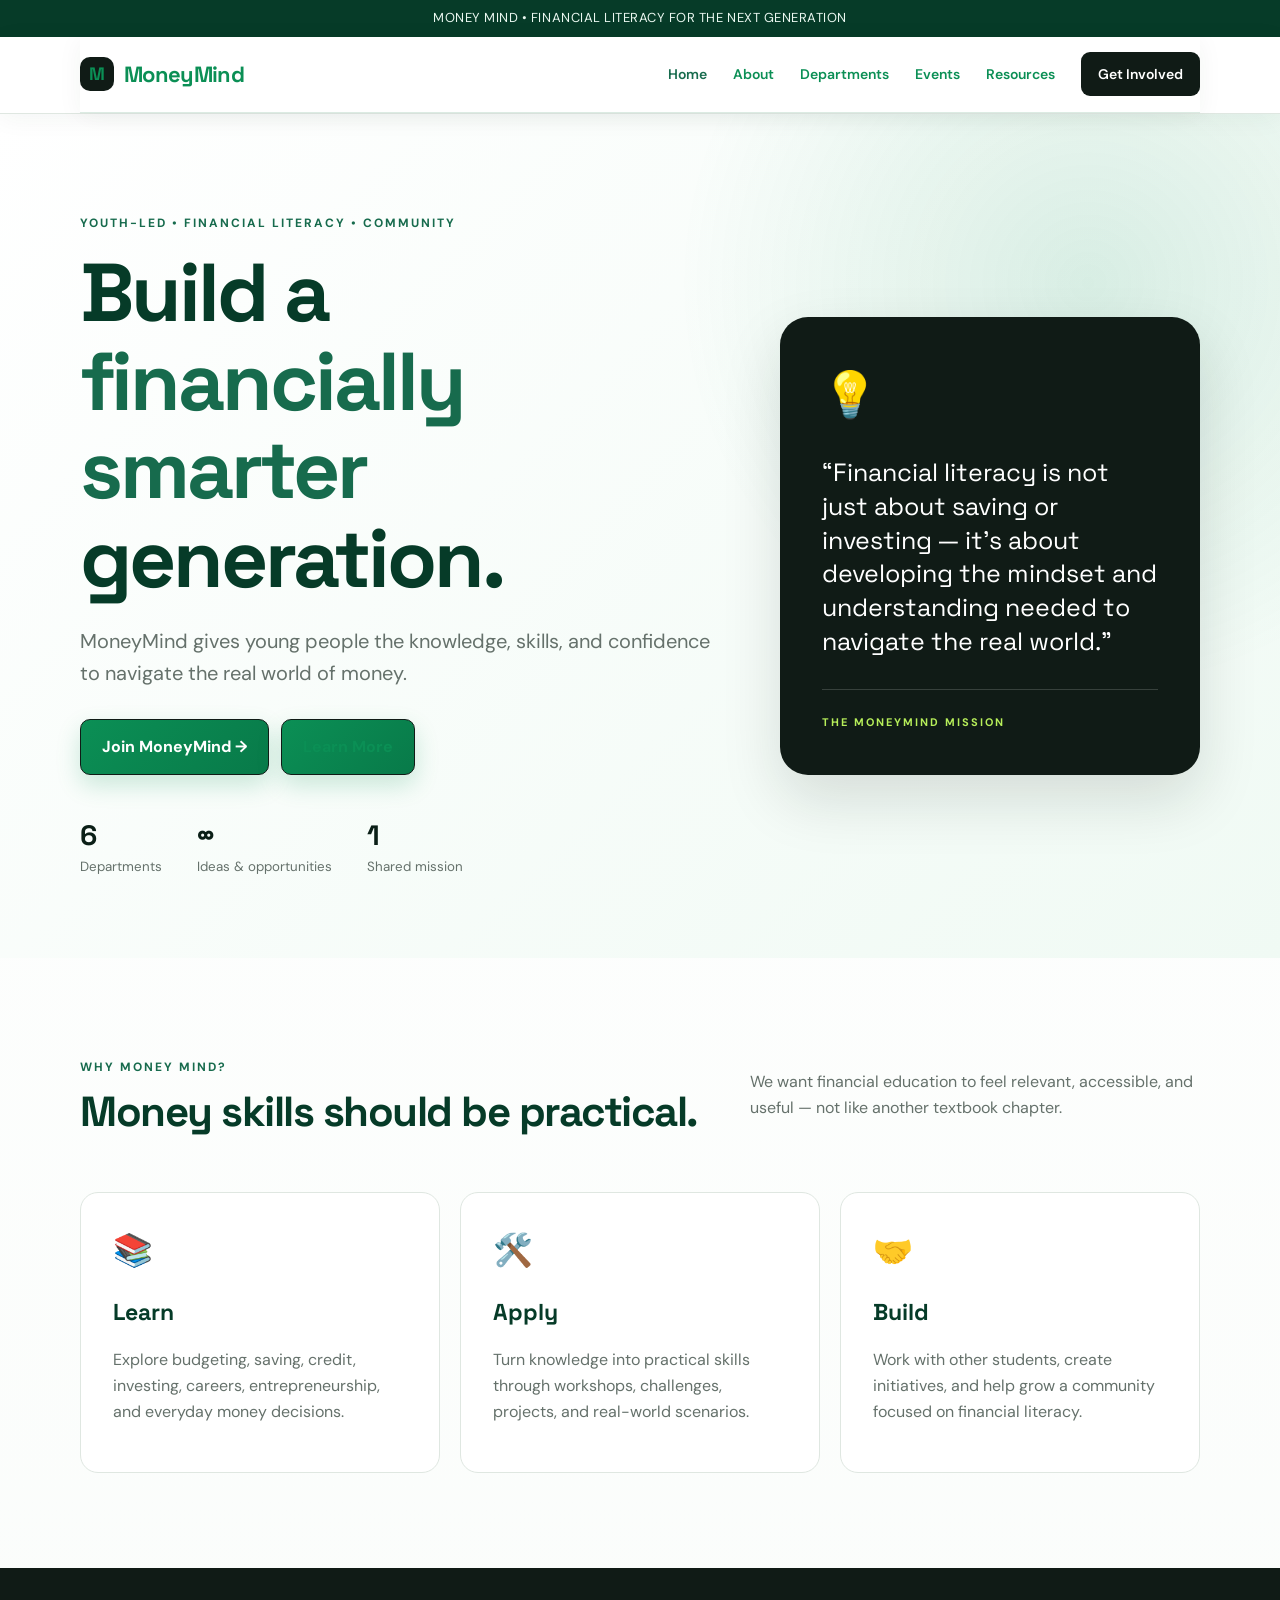
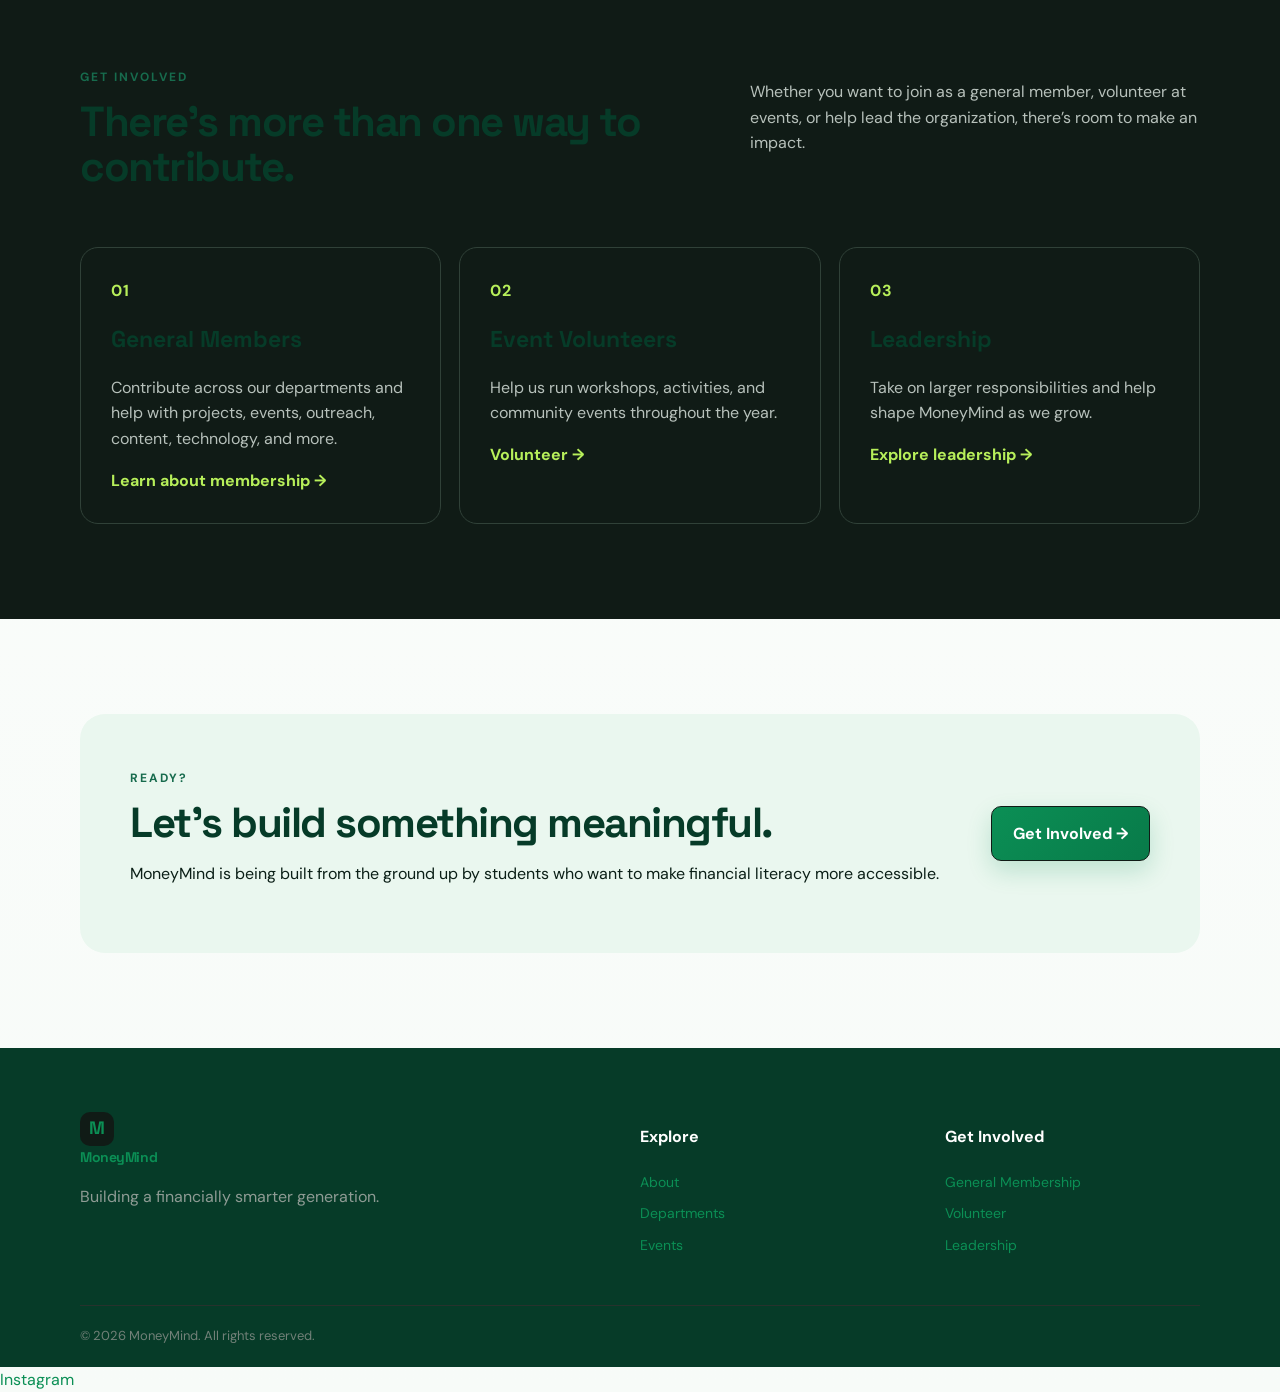
==== index.html @ a54144a1 "Add files via upload" ====
<!DOCTYPE html>
<html lang="en">
<head>
<meta charset="UTF-8">
<meta name="viewport" content="width=device-width, initial-scale=1.0">
<meta name="description" content="MoneyMind is a youth-led organization building a financially smarter generation through financial literacy, education, events, and community.">
<title>MoneyMind | Building a Financially Smarter Generation</title>
<link rel="stylesheet" href="styles.css">
</head>
<body><div style="text-align:center;padding:8px 16px;background:#063B28;color:#EAF7F0;font-size:13px;letter-spacing:.04em;">MONEY MIND • FINANCIAL LITERACY FOR THE NEXT GENERATION</div>
<header class="site-header">
  <div class="container nav">
    <a class="brand" href="index.html"><span class="brand-mark">M</span><span>Money<span>Mind</span></span></a>
    <button class="menu-btn" aria-label="Open menu">☰</button>
    <nav>
      <a href="index.html" class="active">Home</a>
      <a href="about.html">About</a>
      <a href="departments.html">Departments</a>
      <a href="events.html">Events</a>
      <a href="resources.html">Resources</a>
      <a class="nav-cta" href="get-involved.html">Get Involved</a>
    </nav>
  </div>
</header>

<main>
<section class="hero">
  <div class="container hero-grid">
    <div>
      <div class="eyebrow">YOUTH-LED • FINANCIAL LITERACY • COMMUNITY</div>
      <h1>Build a <span>financially smarter</span> generation.</h1>
      <p class="hero-text">MoneyMind gives young people the knowledge, skills, and confidence to navigate the real world of money.</p>
      <div class="actions">
        <a class="btn primary" href="get-involved.html">Join MoneyMind →</a>
        <a class="btn secondary" href="about.html">Learn More</a>
      </div>
      <div class="mini-stats">
        <div><strong>6</strong><small>Departments</small></div>
        <div><strong>∞</strong><small>Ideas & opportunities</small></div>
        <div><strong>1</strong><small>Shared mission</small></div>
      </div>
    </div>
    <div class="hero-card">
      <div class="card-orb">💡</div>
      <p class="quote">“Financial literacy is not just about saving or investing — it’s about developing the mindset and understanding needed to navigate the real world.”</p>
      <div class="card-line"></div>
      <span>THE MONEYMIND MISSION</span>
    </div>
  </div>
</section>

<section class="section">
<div class="container">
  <div class="section-head"><div><span class="eyebrow">WHY MONEY MIND?</span><h2>Money skills should be practical.</h2></div>
  <p>We want financial education to feel relevant, accessible, and useful — not like another textbook chapter.</p></div>
  <div class="feature-grid">
    <article><div class="icon">📚</div><h3>Learn</h3><p>Explore budgeting, saving, credit, investing, careers, entrepreneurship, and everyday money decisions.</p></article>
    <article><div class="icon">🛠️</div><h3>Apply</h3><p>Turn knowledge into practical skills through workshops, challenges, projects, and real-world scenarios.</p></article>
    <article><div class="icon">🤝</div><h3>Build</h3><p>Work with other students, create initiatives, and help grow a community focused on financial literacy.</p></article>
  </div>
</div>
</section>

<section class="section dark">
<div class="container">
  <div class="section-head light"><div><span class="eyebrow">GET INVOLVED</span><h2>There’s more than one way to contribute.</h2></div>
  <p>Whether you want to join as a general member, volunteer at events, or help lead the organization, there’s room to make an impact.</p></div>
  <div class="role-grid">
    <a href="get-involved.html#members" class="role-card"><span>01</span><h3>General Members</h3><p>Contribute across our departments and help with projects, events, outreach, content, technology, and more.</p><b>Learn about membership →</b></a>
    <a href="get-involved.html#volunteer" class="role-card"><span>02</span><h3>Event Volunteers</h3><p>Help us run workshops, activities, and community events throughout the year.</p><b>Volunteer →</b></a>
    <a href="get-involved.html#executive" class="role-card"><span>03</span><h3>Leadership</h3><p>Take on larger responsibilities and help shape MoneyMind as we grow.</p><b>Explore leadership →</b></a>
  </div>
</div>
</section>

<section class="section">
<div class="container callout">
  <div><span class="eyebrow">READY?</span><h2>Let’s build something meaningful.</h2><p>MoneyMind is being built from the ground up by students who want to make financial literacy more accessible.</p></div>
  <a class="btn primary" href="get-involved.html">Get Involved →</a>
</div>
</section>
</main>

<footer><div class="container footer-grid"><div><a class="brand" href="index.html"><span class="brand-mark">M</span><span>Money<span>Mind</span></span></a><p>Building a financially smarter generation.</p></div><div><h4>Explore</h4><a href="about.html">About</a><a href="departments.html">Departments</a><a href="events.html">Events</a></div><div><h4>Get Involved</h4><a href="get-involved.html#members">General Membership</a><a href="get-involved.html#volunteer">Volunteer</a><a href="get-involved.html#executive">Leadership</a></div></div><div class="container copyright">© 2026 MoneyMind. All rights reserved.</div></footer>
<script src="script.js"></script>
<a href="https://www.instagram.com/money_mind.ca/" target="_blank" rel="noopener noreferrer">Instagram</a></body></html>
---- styles.css ----
@import url('https://fonts.googleapis.com/css2?family=DM+Sans:wght@400;500;600;700&family=Space+Grotesk:wght@500;600;700&display=swap');
:root{--ink:#101b16;--muted:#65716b;--green:#176b4d;--lime:#b7ef5a;--mint:#eaf7ef;--soft:#f6f8f6;--white:#FFFFFF;--line:#dfe7e1}
*{box-sizing:border-box}html{scroll-behavior:smooth}body{margin:0;color:var(--ink);font-family:'DM Sans',sans-serif;line-height:1.6;background:var(--white)}a{text-decoration:none;color:inherit}.container{width:min(1120px,92%);margin:auto}.site-header{position:sticky;top:0;z-index:20;background:rgba(255,255,255,.94);backdrop-filter:blur(12px);border-bottom:1px solid var(--line)}.nav{height:76px;display:flex;align-items:center;justify-content:space-between}.brand{display:flex;align-items:center;gap:10px;font-family:'Space Grotesk';font-size:22px;font-weight:700}.brand>span:last-child>span{color:var(--green)}.brand-mark{display:grid;place-items:center;width:34px;height:34px;border-radius:10px;background:var(--ink);color:var(--lime);font-size:18px}.nav nav{display:flex;gap:26px;align-items:center;font-size:14px;font-weight:600}.nav nav a:hover,.nav nav .active{color:var(--green)}.nav-cta{background:var(--ink);color:#FFFFFF!important;padding:11px 17px;border-radius:9px}.menu-btn{display:none;background:none;border:0;font-size:25px}.hero{padding:100px 0 80px;background:radial-gradient(circle at 85% 20%,#dff7df 0,transparent 28%),linear-gradient(180deg,#FFFFFF 0,#f4faf5 100%)}.hero-grid{display:grid;grid-template-columns:1.2fr .8fr;gap:70px;align-items:center}.eyebrow{font-size:12px;letter-spacing:2px;font-weight:700;color:var(--green)}h1,h2,h3{font-family:'Space Grotesk';line-height:1.08}h1{font-size:clamp(48px,7vw,82px);margin:16px 0 22px;letter-spacing:-3px}h1 span{color:var(--green)}h2{font-size:42px;margin:10px 0 16px;letter-spacing:-1.5px}h3{font-size:23px}.hero-text{font-size:20px;color:var(--muted);max-width:650px}.actions{display:flex;gap:12px;margin:30px 0}.btn{display:inline-block;padding:14px 21px;border-radius:10px;font-weight:700;border:1px solid var(--ink)}.primary{background:var(--ink);color:#FFFFFF}.primary:hover{background:var(--green)}.secondary{background:#FFFFFF}.secondary:hover{background:var(--mint)}.hero-card{background:var(--ink);color:#FFFFFF;padding:42px;border-radius:28px;box-shadow:0 25px 60px #10201822}.card-orb{font-size:45px}.quote{font-family:'Space Grotesk';font-size:25px;line-height:1.35}.card-line{height:1px;background:#FFFFFF2a;margin:30px 0 18px}.hero-card span{font-size:11px;letter-spacing:2px;color:var(--lime);font-weight:700}.mini-stats{display:flex;gap:35px;margin-top:42px}.mini-stats strong{display:block;font:700 28px 'Space Grotesk'}.mini-stats small{color:var(--muted)}.section{padding:95px 0}.soft{background:var(--soft)}.dark{background:var(--ink);color:#FFFFFF}.section-head{display:flex;justify-content:space-between;gap:40px;margin-bottom:42px}.section-head>p{max-width:450px;color:var(--muted)}.section-head.light>p{color:#b7c1bb}.feature-grid{display:grid;grid-template-columns:repeat(3,1fr);gap:20px}.feature-grid article{padding:32px;border:1px solid var(--line);border-radius:18px;background:#FFFFFF}.dark .feature-grid article{background:#16231d;border-color:#294036}.icon{font-size:32px;margin-bottom:18px}.feature-grid p,.role-card p,.dept p,.dept li{color:var(--muted)}.dark .role-card p{color:#b7c1bb}.role-grid{display:grid;grid-template-columns:repeat(3,1fr);gap:18px}.role-card{padding:30px;border:1px solid #304138;border-radius:18px}.role-card span,.dept-num{color:var(--lime);font-weight:700;letter-spacing:1px}.role-card b{color:var(--lime)}.callout{background:var(--mint);border-radius:25px;padding:50px;display:flex;justify-content:space-between;align-items:center;gap:30px}.page-hero{padding:90px 0;background:var(--soft)}.page-hero h1{max-width:850px;font-size:clamp(46px,6vw,72px)}.page-hero p{max-width:700px;color:var(--muted);font-size:20px}.two-col{display:grid;grid-template-columns:1fr 1fr;gap:80px}.two-col p{font-size:18px;color:var(--muted)}.dept-grid{display:grid;grid-template-columns:repeat(2,1fr);gap:20px}.dept{border:1px solid var(--line);border-radius:20px;padding:34px}.dept h2{font-size:32px}.dept ul{padding-left:20px}.center{text-align:center}.max{max-width:700px;margin:0 auto 30px;color:var(--muted)}.dark .max{color:#b7c1bb}.event-placeholder{text-align:center;padding:80px 30px;border:2px dashed var(--line);border-radius:24px}.event-placeholder h2{font-size:40px}.event-placeholder p{color:var(--muted);margin-bottom:30px}.resource-grid{display:grid;grid-template-columns:repeat(3,1fr);gap:20px}.resource-card{padding:30px;border:1px solid var(--line);border-radius:18px;background:#FFFFFF}.resource-card:hover{transform:translateY(-3px);box-shadow:0 12px 30px #12201612}.resource-card span{font-size:30px}.resource-card p{color:var(--muted)}.resource-card b{color:var(--green)}.involvement{display:grid;grid-template-columns:1.2fr .8fr;gap:70px;align-items:start}.checks{padding:0;list-style:none}.checks li{margin:13px 0}.checks li:before{content:'✓';color:var(--green);font-weight:700;margin-right:10px}.apply-card{padding:32px;border-radius:20px;background:var(--ink);color:#FFFFFF}.apply-card small{display:block;color:#aeb9b2;margin-top:14px}.full{width:100%;text-align:center}.apply-card .primary{background:var(--lime);color:var(--ink);border-color:var(--lime)}footer{background:#0b120f;color:#c5cec9;padding:55px 0 20px}.footer-grid{display:grid;grid-template-columns:2fr 1fr 1fr;gap:50px}.footer-grid p{color:#8e9b94}.footer-grid h4{color:#FFFFFF}.footer-grid a{display:block;margin:9px 0;font-size:14px}.copyright{border-top:1px solid #27322d;margin-top:40px;padding-top:20px;font-size:13px;color:#718078}
@media(max-width:800px){.nav nav{display:none;position:absolute;left:0;right:0;top:76px;background:#FFFFFF;padding:20px;flex-direction:column;align-items:stretch;border-bottom:1px solid var(--line)}.nav nav.open{display:flex}.menu-btn{display:block}.hero{padding:70px 0}.hero-grid,.two-col,.involvement{grid-template-columns:1fr;gap:35px}.feature-grid,.role-grid,.dept-grid,.resource-grid{grid-template-columns:1fr}.section{padding:65px 0}.section-head{display:block}.callout{display:block;padding:35px}.callout .btn{margin-top:15px}.footer-grid{grid-template-columns:1fr 1fr}h1{letter-spacing:-2px}.mini-stats{gap:20px}.hero-card{padding:30px}}


/* MoneyMind premium finance aesthetic */
:root{
  --mm-green:#0B8F55;
  --mm-deep:#063B28;
  --mm-dark:#0B1F17;
  --mm-mint:#EAF7F0;
  --mm-white:#FFFFFF;
  --mm-gold:#C9A227;
  --mm-border:#DCEBE3;
  --mm-shadow:0 18px 50px rgba(6,59,40,.10);
}
body{
  background:linear-gradient(180deg,#FFFFFF 0%,#F7FBF8 100%);
  color:var(--mm-dark);
}
header,.navbar,.nav{
  background:rgba(255,255,255,.96)!important;
  border-bottom:1px solid var(--mm-border);
  box-shadow:0 4px 24px rgba(6,59,40,.05);
  backdrop-filter:blur(12px);
}
a{color:var(--mm-green);}
button,.btn,.cta,.button{
  background:linear-gradient(135deg,var(--mm-green),#087A49)!important;
  border-radius:10px!important;
  box-shadow:0 10px 24px rgba(11,143,85,.20);
  font-weight:700;
}
button:hover,.btn:hover,.cta:hover,.button:hover{
  transform:translateY(-1px);
  box-shadow:0 14px 30px rgba(11,143,85,.25);
}
.hero{
  background:
    radial-gradient(circle at 85% 20%,rgba(11,143,85,.13),transparent 32%),
    linear-gradient(135deg,#FFFFFF 0%,#F0FAF4 100%)!important;
}
.card,.feature-card,.department-card,.stat-card,.resource-card{
  background:#FFFFFF!important;
  border:1px solid var(--mm-border)!important;
  border-radius:18px!important;
  box-shadow:var(--mm-shadow)!important;
}
h1,h2,h3{color:var(--mm-deep);}
.logo,.brand{
  color:var(--mm-deep)!important;
  font-weight:800;
  letter-spacing:-.03em;
}
.logo span,.brand span{color:var(--mm-green)!important;}
.badge,.tag,.pill{
  background:var(--mm-mint)!important;
  color:var(--mm-deep)!important;
  border:1px solid #CFEBDD;
}
footer{
  background:var(--mm-deep)!important;
  color:#EAF7F0!important;
}
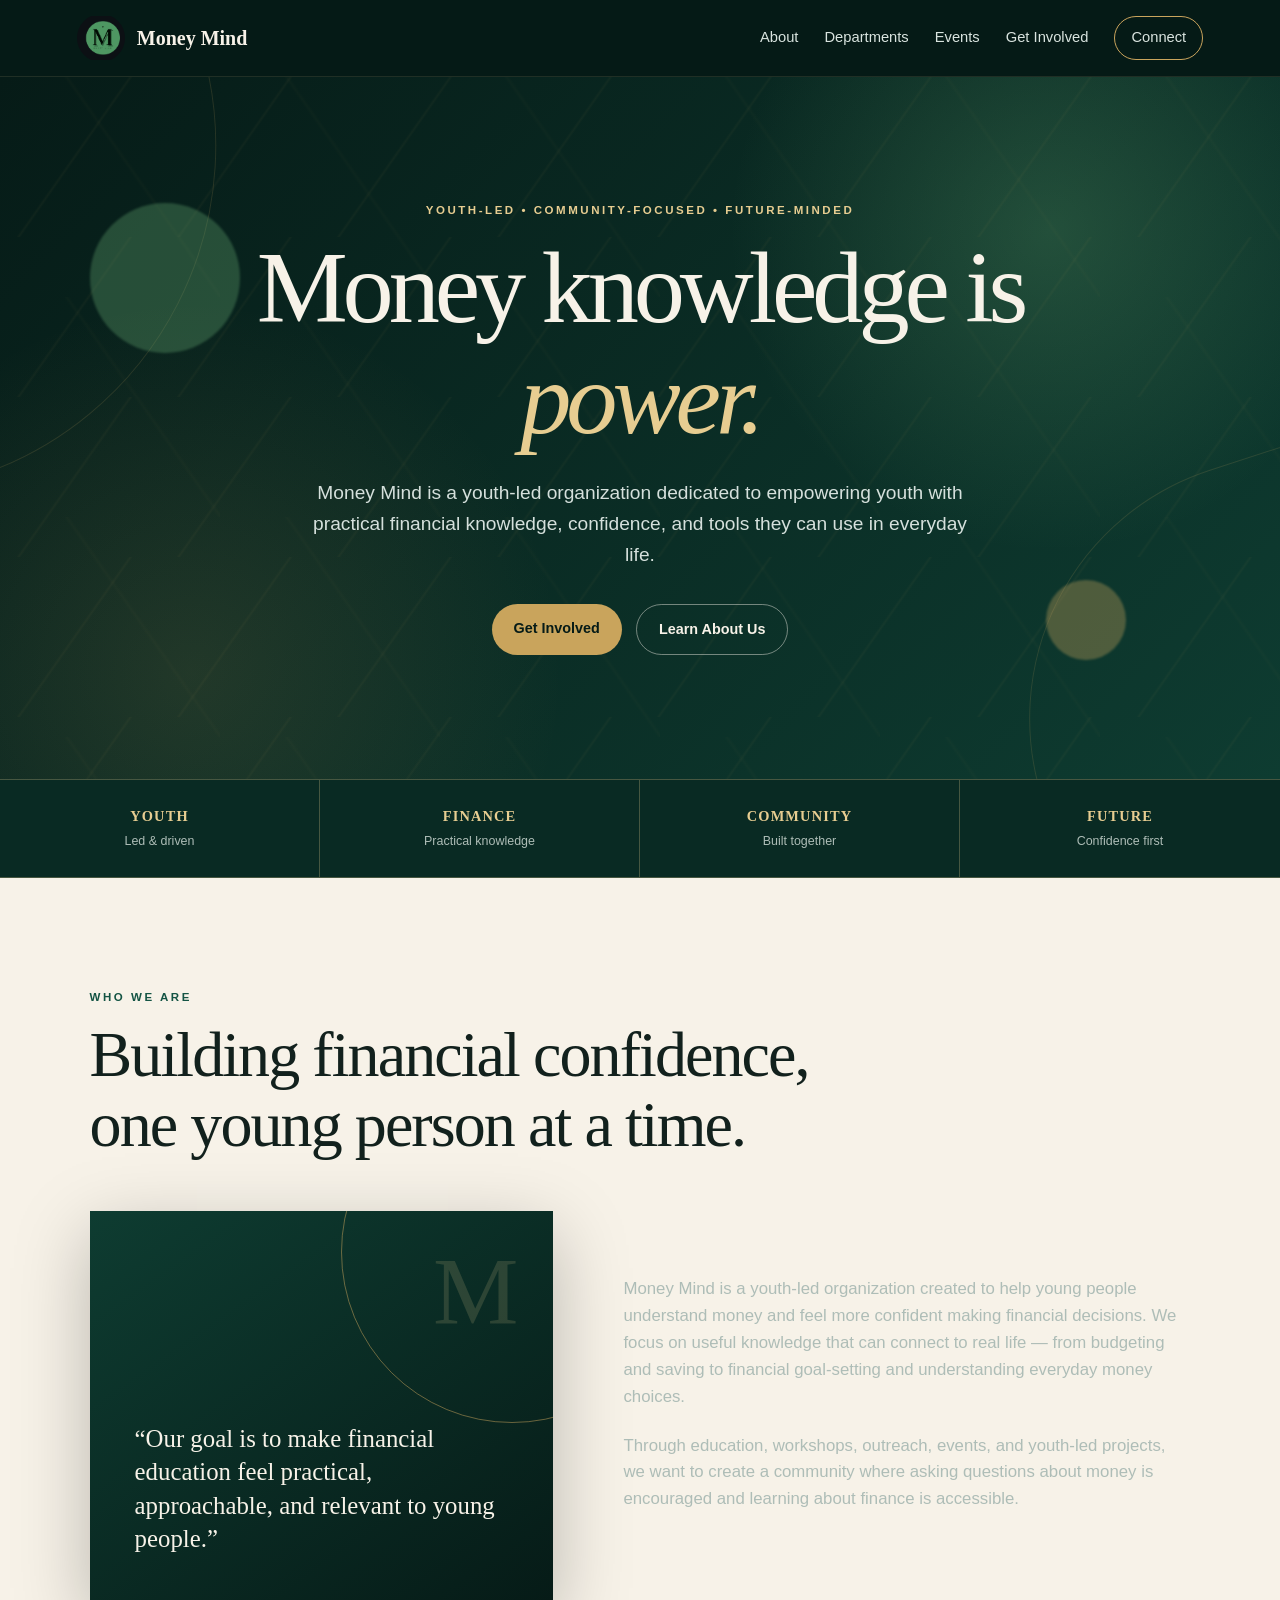
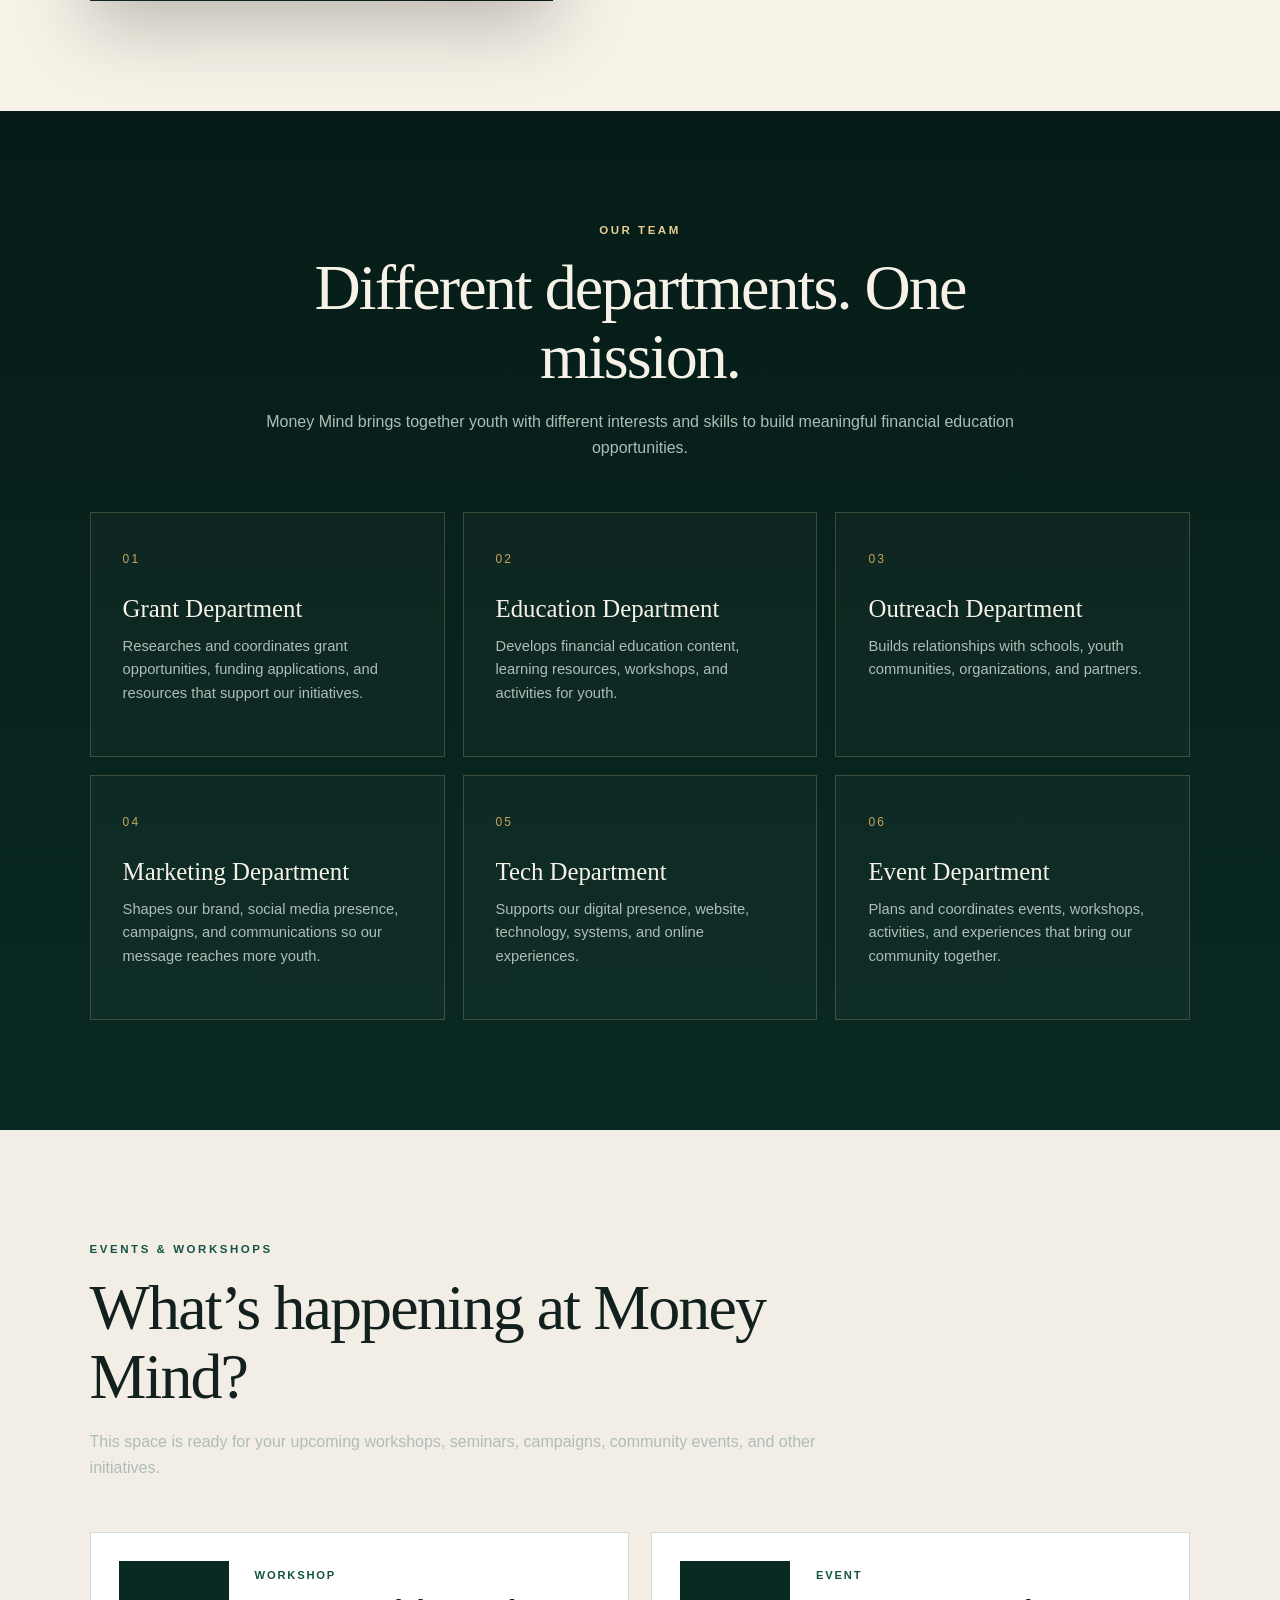
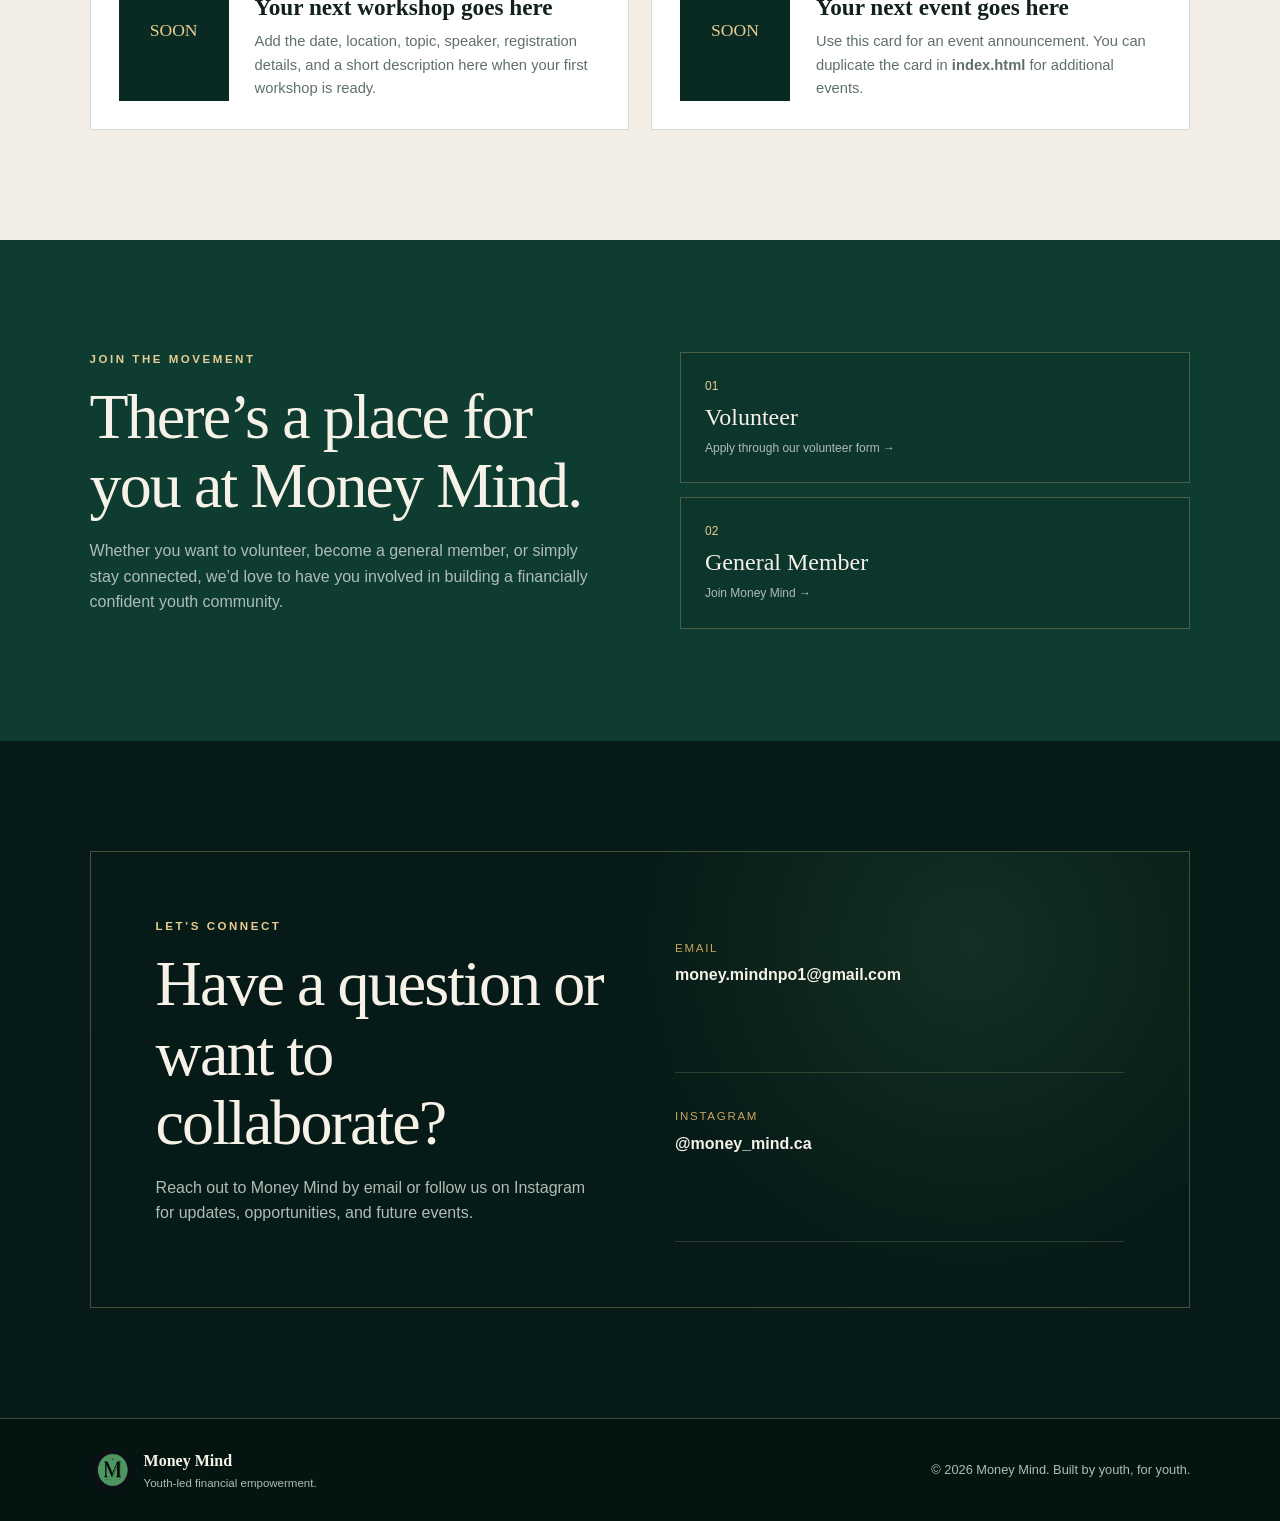
==== commit f37e5e99: "Add files via upload" ====
--- a/index.html
+++ b/index.html
@@ -1,86 +1,227 @@
 <!DOCTYPE html>
 <html lang="en">
 <head>
-<meta charset="UTF-8">
-<meta name="viewport" content="width=device-width, initial-scale=1.0">
-<meta name="description" content="MoneyMind is a youth-led organization building a financially smarter generation through financial literacy, education, events, and community.">
-<title>MoneyMind | Building a Financially Smarter Generation</title>
-<link rel="stylesheet" href="styles.css">
+  <meta charset="UTF-8" />
+  <meta name="viewport" content="width=device-width, initial-scale=1.0" />
+  <meta name="description" content="Money Mind — a youth-led organization empowering youth with practical financial knowledge and confidence." />
+  <title>Money Mind | Youth-Led Financial Empowerment</title>
+  <link rel="stylesheet" href="styles.css" />
 </head>
-<body><div style="text-align:center;padding:8px 16px;background:#063B28;color:#EAF7F0;font-size:13px;letter-spacing:.04em;">MONEY MIND • FINANCIAL LITERACY FOR THE NEXT GENERATION</div>
-<header class="site-header">
-  <div class="container nav">
-    <a class="brand" href="index.html"><span class="brand-mark">M</span><span>Money<span>Mind</span></span></a>
-    <button class="menu-btn" aria-label="Open menu">☰</button>
-    <nav>
-      <a href="index.html" class="active">Home</a>
-      <a href="about.html">About</a>
-      <a href="departments.html">Departments</a>
-      <a href="events.html">Events</a>
-      <a href="resources.html">Resources</a>
-      <a class="nav-cta" href="get-involved.html">Get Involved</a>
+<body>
+  <header class="site-header" id="top">
+    <a class="brand" href="#home" aria-label="Money Mind home">
+      <img src="assets/money-mind-logo.png" alt="Money Mind logo" />
+      <span>Money Mind</span>
+    </a>
+
+    <button class="menu-toggle" aria-label="Open navigation" aria-expanded="false">☰</button>
+
+    <nav class="nav" aria-label="Main navigation">
+      <a href="#about">About</a>
+      <a href="#departments">Departments</a>
+      <a href="#events">Events</a>
+      <a href="#get-involved">Get Involved</a>
+      <a href="#contact" class="nav-cta">Connect</a>
     </nav>
-  </div>
-</header>
-
-<main>
-<section class="hero">
-  <div class="container hero-grid">
-    <div>
-      <div class="eyebrow">YOUTH-LED • FINANCIAL LITERACY • COMMUNITY</div>
-      <h1>Build a <span>financially smarter</span> generation.</h1>
-      <p class="hero-text">MoneyMind gives young people the knowledge, skills, and confidence to navigate the real world of money.</p>
-      <div class="actions">
-        <a class="btn primary" href="get-involved.html">Join MoneyMind →</a>
-        <a class="btn secondary" href="about.html">Learn More</a>
-      </div>
-      <div class="mini-stats">
-        <div><strong>6</strong><small>Departments</small></div>
-        <div><strong>∞</strong><small>Ideas & opportunities</small></div>
-        <div><strong>1</strong><small>Shared mission</small></div>
+  </header>
+
+  <main>
+    <section class="hero" id="home">
+      <div class="hero-pattern"></div>
+      <div class="hero-content">
+        <p class="eyebrow">YOUTH-LED • COMMUNITY-FOCUSED • FUTURE-MINDED</p>
+        <h1>Money knowledge is <span>power.</span></h1>
+        <p class="hero-copy">
+          Money Mind is a youth-led organization dedicated to empowering youth
+          with practical financial knowledge, confidence, and tools they can use
+          in everyday life.
+        </p>
+        <div class="hero-actions">
+          <a class="button button-gold" href="#get-involved">Get Involved</a>
+          <a class="button button-outline" href="#about">Learn About Us</a>
+        </div>
+      </div>
+      <div class="hero-orb orb-one"></div>
+      <div class="hero-orb orb-two"></div>
+    </section>
+
+    <section class="stats">
+      <div><strong>YOUTH</strong><span>Led & driven</span></div>
+      <div><strong>FINANCE</strong><span>Practical knowledge</span></div>
+      <div><strong>COMMUNITY</strong><span>Built together</span></div>
+      <div><strong>FUTURE</strong><span>Confidence first</span></div>
+    </section>
+
+    <section class="section about" id="about">
+      <div class="section-heading">
+        <p class="eyebrow">WHO WE ARE</p>
+        <h2>Building financial confidence, one young person at a time.</h2>
+      </div>
+
+      <div class="about-grid">
+        <div class="about-card featured">
+          <div class="monogram">M</div>
+          <p class="quote">
+            “Our goal is to make financial education feel practical,
+            approachable, and relevant to young people.”
+          </p>
+        </div>
+
+        <div class="about-copy">
+          <p>
+            Money Mind is a youth-led organization created to help young people
+            understand money and feel more confident making financial decisions.
+            We focus on useful knowledge that can connect to real life — from
+            budgeting and saving to financial goal-setting and understanding
+            everyday money choices.
+          </p>
+          <p>
+            Through education, workshops, outreach, events, and youth-led
+            projects, we want to create a community where asking questions about
+            money is encouraged and learning about finance is accessible.
+          </p>
+        </div>
+      </div>
+    </section>
+
+    <section class="section departments" id="departments">
+      <div class="section-heading centered">
+        <p class="eyebrow">OUR TEAM</p>
+        <h2>Different departments. One mission.</h2>
+        <p>
+          Money Mind brings together youth with different interests and skills
+          to build meaningful financial education opportunities.
+        </p>
+      </div>
+
+      <div class="department-grid">
+        <article class="department-card">
+          <span class="number">01</span>
+          <h3>Grant Department</h3>
+          <p>Researches and coordinates grant opportunities, funding applications, and resources that support our initiatives.</p>
+        </article>
+        <article class="department-card">
+          <span class="number">02</span>
+          <h3>Education Department</h3>
+          <p>Develops financial education content, learning resources, workshops, and activities for youth.</p>
+        </article>
+        <article class="department-card">
+          <span class="number">03</span>
+          <h3>Outreach Department</h3>
+          <p>Builds relationships with schools, youth communities, organizations, and partners.</p>
+        </article>
+        <article class="department-card">
+          <span class="number">04</span>
+          <h3>Marketing Department</h3>
+          <p>Shapes our brand, social media presence, campaigns, and communications so our message reaches more youth.</p>
+        </article>
+        <article class="department-card">
+          <span class="number">05</span>
+          <h3>Tech Department</h3>
+          <p>Supports our digital presence, website, technology, systems, and online experiences.</p>
+        </article>
+        <article class="department-card">
+          <span class="number">06</span>
+          <h3>Event Department</h3>
+          <p>Plans and coordinates events, workshops, activities, and experiences that bring our community together.</p>
+        </article>
+      </div>
+    </section>
+
+    <section class="section events" id="events">
+      <div class="section-heading">
+        <p class="eyebrow">EVENTS & WORKSHOPS</p>
+        <h2>What’s happening at Money Mind?</h2>
+        <p>
+          This space is ready for your upcoming workshops, seminars, campaigns,
+          community events, and other initiatives.
+        </p>
+      </div>
+
+      <div class="event-grid">
+        <article class="event-card placeholder">
+          <div class="event-date"><span>SOON</span></div>
+          <div>
+            <span class="tag">WORKSHOP</span>
+            <h3>Your next workshop goes here</h3>
+            <p>Add the date, location, topic, speaker, registration details, and a short description here when your first workshop is ready.</p>
+          </div>
+        </article>
+
+        <article class="event-card placeholder">
+          <div class="event-date"><span>SOON</span></div>
+          <div>
+            <span class="tag">EVENT</span>
+            <h3>Your next event goes here</h3>
+            <p>Use this card for an event announcement. You can duplicate the card in <strong>index.html</strong> for additional events.</p>
+          </div>
+        </article>
+      </div>
+    </section>
+
+    <section class="section involvement" id="get-involved">
+      <div class="involvement-inner">
+        <div>
+          <p class="eyebrow">JOIN THE MOVEMENT</p>
+          <h2>There’s a place for you at Money Mind.</h2>
+          <p>
+            Whether you want to volunteer, become a general member, or simply
+            stay connected, we’d love to have you involved in building a
+            financially confident youth community.
+          </p>
+        </div>
+
+        <div class="action-grid">
+          <a class="action-card" href="https://forms.gle/BTMJpvYSgiWsYHP86" target="_blank" rel="noopener">
+            <span>01</span>
+            <strong>Volunteer</strong>
+            <small>Apply through our volunteer form →</small>
+          </a>
+          <a class="action-card" href="https://forms.gle/7EqizPqFEvK5hBycA" target="_blank" rel="noopener">
+            <span>02</span>
+            <strong>General Member</strong>
+            <small>Join Money Mind →</small>
+          </a>
+        </div>
+      </div>
+    </section>
+
+    <section class="section contact" id="contact">
+      <div class="contact-panel">
+        <div>
+          <p class="eyebrow">LET’S CONNECT</p>
+          <h2>Have a question or want to collaborate?</h2>
+          <p>
+            Reach out to Money Mind by email or follow us on Instagram for
+            updates, opportunities, and future events.
+          </p>
+        </div>
+
+        <div class="contact-links">
+          <a href="mailto:money.mindnpo1@gmail.com" class="contact-link">
+            <span>Email</span>
+            <strong>money.mindnpo1@gmail.com</strong>
+          </a>
+          <a href="https://www.instagram.com/money_mind.ca?utm_source=ig_web_button_share_sheet&stkn=ZDNlZDc0MzIxNw==" target="_blank" rel="noopener" class="contact-link">
+            <span>Instagram</span>
+            <strong>@money_mind.ca</strong>
+          </a>
+        </div>
+      </div>
+    </section>
+  </main>
+
+  <footer>
+    <div class="footer-brand">
+      <img src="assets/money-mind-logo.png" alt="Money Mind logo" />
+      <div>
+        <strong>Money Mind</strong>
+        <span>Youth-led financial empowerment.</span>
       </div>
     </div>
-    <div class="hero-card">
-      <div class="card-orb">💡</div>
-      <p class="quote">“Financial literacy is not just about saving or investing — it’s about developing the mindset and understanding needed to navigate the real world.”</p>
-      <div class="card-line"></div>
-      <span>THE MONEYMIND MISSION</span>
-    </div>
-  </div>
-</section>
-
-<section class="section">
-<div class="container">
-  <div class="section-head"><div><span class="eyebrow">WHY MONEY MIND?</span><h2>Money skills should be practical.</h2></div>
-  <p>We want financial education to feel relevant, accessible, and useful — not like another textbook chapter.</p></div>
-  <div class="feature-grid">
-    <article><div class="icon">📚</div><h3>Learn</h3><p>Explore budgeting, saving, credit, investing, careers, entrepreneurship, and everyday money decisions.</p></article>
-    <article><div class="icon">🛠️</div><h3>Apply</h3><p>Turn knowledge into practical skills through workshops, challenges, projects, and real-world scenarios.</p></article>
-    <article><div class="icon">🤝</div><h3>Build</h3><p>Work with other students, create initiatives, and help grow a community focused on financial literacy.</p></article>
-  </div>
-</div>
-</section>
-
-<section class="section dark">
-<div class="container">
-  <div class="section-head light"><div><span class="eyebrow">GET INVOLVED</span><h2>There’s more than one way to contribute.</h2></div>
-  <p>Whether you want to join as a general member, volunteer at events, or help lead the organization, there’s room to make an impact.</p></div>
-  <div class="role-grid">
-    <a href="get-involved.html#members" class="role-card"><span>01</span><h3>General Members</h3><p>Contribute across our departments and help with projects, events, outreach, content, technology, and more.</p><b>Learn about membership →</b></a>
-    <a href="get-involved.html#volunteer" class="role-card"><span>02</span><h3>Event Volunteers</h3><p>Help us run workshops, activities, and community events throughout the year.</p><b>Volunteer →</b></a>
-    <a href="get-involved.html#executive" class="role-card"><span>03</span><h3>Leadership</h3><p>Take on larger responsibilities and help shape MoneyMind as we grow.</p><b>Explore leadership →</b></a>
-  </div>
-</div>
-</section>
-
-<section class="section">
-<div class="container callout">
-  <div><span class="eyebrow">READY?</span><h2>Let’s build something meaningful.</h2><p>MoneyMind is being built from the ground up by students who want to make financial literacy more accessible.</p></div>
-  <a class="btn primary" href="get-involved.html">Get Involved →</a>
-</div>
-</section>
-</main>
-
-<footer><div class="container footer-grid"><div><a class="brand" href="index.html"><span class="brand-mark">M</span><span>Money<span>Mind</span></span></a><p>Building a financially smarter generation.</p></div><div><h4>Explore</h4><a href="about.html">About</a><a href="departments.html">Departments</a><a href="events.html">Events</a></div><div><h4>Get Involved</h4><a href="get-involved.html#members">General Membership</a><a href="get-involved.html#volunteer">Volunteer</a><a href="get-involved.html#executive">Leadership</a></div></div><div class="container copyright">© 2026 MoneyMind. All rights reserved.</div></footer>
-<script src="script.js"></script>
-<a href="https://www.instagram.com/money_mind.ca/" target="_blank" rel="noopener noreferrer">Instagram</a></body></html>+    <p>© <span id="year"></span> Money Mind. Built by youth, for youth.</p>
+  </footer>
+
+  <script src="script.js"></script>
+</body>
+</html>
--- a/styles.css
+++ b/styles.css
@@ -1,65 +1,193 @@
-@import url('https://fonts.googleapis.com/css2?family=DM+Sans:wght@400;500;600;700&family=Space+Grotesk:wght@500;600;700&display=swap');
-:root{--ink:#101b16;--muted:#65716b;--green:#176b4d;--lime:#b7ef5a;--mint:#eaf7ef;--soft:#f6f8f6;--white:#FFFFFF;--line:#dfe7e1}
-*{box-sizing:border-box}html{scroll-behavior:smooth}body{margin:0;color:var(--ink);font-family:'DM Sans',sans-serif;line-height:1.6;background:var(--white)}a{text-decoration:none;color:inherit}.container{width:min(1120px,92%);margin:auto}.site-header{position:sticky;top:0;z-index:20;background:rgba(255,255,255,.94);backdrop-filter:blur(12px);border-bottom:1px solid var(--line)}.nav{height:76px;display:flex;align-items:center;justify-content:space-between}.brand{display:flex;align-items:center;gap:10px;font-family:'Space Grotesk';font-size:22px;font-weight:700}.brand>span:last-child>span{color:var(--green)}.brand-mark{display:grid;place-items:center;width:34px;height:34px;border-radius:10px;background:var(--ink);color:var(--lime);font-size:18px}.nav nav{display:flex;gap:26px;align-items:center;font-size:14px;font-weight:600}.nav nav a:hover,.nav nav .active{color:var(--green)}.nav-cta{background:var(--ink);color:#FFFFFF!important;padding:11px 17px;border-radius:9px}.menu-btn{display:none;background:none;border:0;font-size:25px}.hero{padding:100px 0 80px;background:radial-gradient(circle at 85% 20%,#dff7df 0,transparent 28%),linear-gradient(180deg,#FFFFFF 0,#f4faf5 100%)}.hero-grid{display:grid;grid-template-columns:1.2fr .8fr;gap:70px;align-items:center}.eyebrow{font-size:12px;letter-spacing:2px;font-weight:700;color:var(--green)}h1,h2,h3{font-family:'Space Grotesk';line-height:1.08}h1{font-size:clamp(48px,7vw,82px);margin:16px 0 22px;letter-spacing:-3px}h1 span{color:var(--green)}h2{font-size:42px;margin:10px 0 16px;letter-spacing:-1.5px}h3{font-size:23px}.hero-text{font-size:20px;color:var(--muted);max-width:650px}.actions{display:flex;gap:12px;margin:30px 0}.btn{display:inline-block;padding:14px 21px;border-radius:10px;font-weight:700;border:1px solid var(--ink)}.primary{background:var(--ink);color:#FFFFFF}.primary:hover{background:var(--green)}.secondary{background:#FFFFFF}.secondary:hover{background:var(--mint)}.hero-card{background:var(--ink);color:#FFFFFF;padding:42px;border-radius:28px;box-shadow:0 25px 60px #10201822}.card-orb{font-size:45px}.quote{font-family:'Space Grotesk';font-size:25px;line-height:1.35}.card-line{height:1px;background:#FFFFFF2a;margin:30px 0 18px}.hero-card span{font-size:11px;letter-spacing:2px;color:var(--lime);font-weight:700}.mini-stats{display:flex;gap:35px;margin-top:42px}.mini-stats strong{display:block;font:700 28px 'Space Grotesk'}.mini-stats small{color:var(--muted)}.section{padding:95px 0}.soft{background:var(--soft)}.dark{background:var(--ink);color:#FFFFFF}.section-head{display:flex;justify-content:space-between;gap:40px;margin-bottom:42px}.section-head>p{max-width:450px;color:var(--muted)}.section-head.light>p{color:#b7c1bb}.feature-grid{display:grid;grid-template-columns:repeat(3,1fr);gap:20px}.feature-grid article{padding:32px;border:1px solid var(--line);border-radius:18px;background:#FFFFFF}.dark .feature-grid article{background:#16231d;border-color:#294036}.icon{font-size:32px;margin-bottom:18px}.feature-grid p,.role-card p,.dept p,.dept li{color:var(--muted)}.dark .role-card p{color:#b7c1bb}.role-grid{display:grid;grid-template-columns:repeat(3,1fr);gap:18px}.role-card{padding:30px;border:1px solid #304138;border-radius:18px}.role-card span,.dept-num{color:var(--lime);font-weight:700;letter-spacing:1px}.role-card b{color:var(--lime)}.callout{background:var(--mint);border-radius:25px;padding:50px;display:flex;justify-content:space-between;align-items:center;gap:30px}.page-hero{padding:90px 0;background:var(--soft)}.page-hero h1{max-width:850px;font-size:clamp(46px,6vw,72px)}.page-hero p{max-width:700px;color:var(--muted);font-size:20px}.two-col{display:grid;grid-template-columns:1fr 1fr;gap:80px}.two-col p{font-size:18px;color:var(--muted)}.dept-grid{display:grid;grid-template-columns:repeat(2,1fr);gap:20px}.dept{border:1px solid var(--line);border-radius:20px;padding:34px}.dept h2{font-size:32px}.dept ul{padding-left:20px}.center{text-align:center}.max{max-width:700px;margin:0 auto 30px;color:var(--muted)}.dark .max{color:#b7c1bb}.event-placeholder{text-align:center;padding:80px 30px;border:2px dashed var(--line);border-radius:24px}.event-placeholder h2{font-size:40px}.event-placeholder p{color:var(--muted);margin-bottom:30px}.resource-grid{display:grid;grid-template-columns:repeat(3,1fr);gap:20px}.resource-card{padding:30px;border:1px solid var(--line);border-radius:18px;background:#FFFFFF}.resource-card:hover{transform:translateY(-3px);box-shadow:0 12px 30px #12201612}.resource-card span{font-size:30px}.resource-card p{color:var(--muted)}.resource-card b{color:var(--green)}.involvement{display:grid;grid-template-columns:1.2fr .8fr;gap:70px;align-items:start}.checks{padding:0;list-style:none}.checks li{margin:13px 0}.checks li:before{content:'✓';color:var(--green);font-weight:700;margin-right:10px}.apply-card{padding:32px;border-radius:20px;background:var(--ink);color:#FFFFFF}.apply-card small{display:block;color:#aeb9b2;margin-top:14px}.full{width:100%;text-align:center}.apply-card .primary{background:var(--lime);color:var(--ink);border-color:var(--lime)}footer{background:#0b120f;color:#c5cec9;padding:55px 0 20px}.footer-grid{display:grid;grid-template-columns:2fr 1fr 1fr;gap:50px}.footer-grid p{color:#8e9b94}.footer-grid h4{color:#FFFFFF}.footer-grid a{display:block;margin:9px 0;font-size:14px}.copyright{border-top:1px solid #27322d;margin-top:40px;padding-top:20px;font-size:13px;color:#718078}
-@media(max-width:800px){.nav nav{display:none;position:absolute;left:0;right:0;top:76px;background:#FFFFFF;padding:20px;flex-direction:column;align-items:stretch;border-bottom:1px solid var(--line)}.nav nav.open{display:flex}.menu-btn{display:block}.hero{padding:70px 0}.hero-grid,.two-col,.involvement{grid-template-columns:1fr;gap:35px}.feature-grid,.role-grid,.dept-grid,.resource-grid{grid-template-columns:1fr}.section{padding:65px 0}.section-head{display:block}.callout{display:block;padding:35px}.callout .btn{margin-top:15px}.footer-grid{grid-template-columns:1fr 1fr}h1{letter-spacing:-2px}.mini-stats{gap:20px}.hero-card{padding:30px}}
+:root {
+  --green-950: #061b17;
+  --green-900: #092a23;
+  --green-800: #0e3c31;
+  --green-700: #145444;
+  --green-600: #1d6a52;
+  --green-400: #62a36e;
+  --gold: #c9a45c;
+  --gold-light: #e7cd91;
+  --cream: #f7f2e8;
+  --white: #ffffff;
+  --ink: #12211d;
+  --muted: #aebdb7;
+  --line: rgba(231, 205, 145, .28);
+  --shadow: 0 22px 70px rgba(0,0,0,.25);
+}
 
+* { box-sizing: border-box; }
+html { scroll-behavior: smooth; }
+body {
+  margin: 0;
+  color: var(--cream);
+  background: var(--green-950);
+  font-family: Arial, Helvetica, sans-serif;
+  line-height: 1.6;
+}
+a { color: inherit; text-decoration: none; }
+img { max-width: 100%; display: block; }
 
-/* MoneyMind premium finance aesthetic */
-:root{
-  --mm-green:#0B8F55;
-  --mm-deep:#063B28;
-  --mm-dark:#0B1F17;
-  --mm-mint:#EAF7F0;
-  --mm-white:#FFFFFF;
-  --mm-gold:#C9A227;
-  --mm-border:#DCEBE3;
-  --mm-shadow:0 18px 50px rgba(6,59,40,.10);
+.site-header {
+  position: sticky;
+  top: 0;
+  z-index: 20;
+  display: flex;
+  align-items: center;
+  justify-content: space-between;
+  gap: 24px;
+  padding: 14px 6vw;
+  background: rgba(6,27,23,.92);
+  backdrop-filter: blur(14px);
+  border-bottom: 1px solid rgba(231,205,145,.12);
 }
-body{
-  background:linear-gradient(180deg,#FFFFFF 0%,#F7FBF8 100%);
-  color:var(--mm-dark);
+.brand { display: flex; align-items: center; gap: 12px; font-family: Georgia, serif; font-size: 1.25rem; font-weight: 700; }
+.brand img { width: 48px; height: 48px; object-fit: contain; border-radius: 50%; }
+.nav { display: flex; align-items: center; gap: 26px; font-size: .92rem; }
+.nav a { color: #d9e4df; transition: .2s ease; }
+.nav a:hover { color: var(--gold-light); }
+.nav-cta { border: 1px solid var(--gold); padding: 9px 16px; border-radius: 999px; }
+.menu-toggle { display: none; border: 0; background: transparent; color: var(--cream); font-size: 1.6rem; }
+
+.hero {
+  position: relative;
+  min-height: 78vh;
+  display: grid;
+  place-items: center;
+  overflow: hidden;
+  background:
+    radial-gradient(circle at 82% 22%, rgba(98,163,110,.28), transparent 27%),
+    radial-gradient(circle at 15% 85%, rgba(201,164,92,.13), transparent 30%),
+    linear-gradient(135deg, var(--green-950), var(--green-800));
 }
-header,.navbar,.nav{
-  background:rgba(255,255,255,.96)!important;
-  border-bottom:1px solid var(--mm-border);
-  box-shadow:0 4px 24px rgba(6,59,40,.05);
-  backdrop-filter:blur(12px);
+.hero::before, .hero::after {
+  content: "";
+  position: absolute;
+  width: 52vw;
+  height: 52vw;
+  border: 1px solid rgba(201,164,92,.16);
+  border-radius: 45% 55% 60% 40%;
+  transform: rotate(-18deg);
 }
-a{color:var(--mm-green);}
-button,.btn,.cta,.button{
-  background:linear-gradient(135deg,var(--mm-green),#087A49)!important;
-  border-radius:10px!important;
-  box-shadow:0 10px 24px rgba(11,143,85,.20);
-  font-weight:700;
+.hero::before { left: -35vw; top: -20vw; }
+.hero::after { right: -34vw; bottom: -25vw; }
+.hero-pattern {
+  position: absolute;
+  inset: 0;
+  opacity: .3;
+  background-image:
+    linear-gradient(125deg, transparent 0 47%, rgba(201,164,92,.16) 48%, transparent 49%),
+    linear-gradient(55deg, transparent 0 58%, rgba(201,164,92,.09) 59%, transparent 60%);
+  background-size: 160px 160px, 220px 220px;
 }
-button:hover,.btn:hover,.cta:hover,.button:hover{
-  transform:translateY(-1px);
-  box-shadow:0 14px 30px rgba(11,143,85,.25);
+.hero-content { position: relative; z-index: 2; width: min(900px, 88%); text-align: center; padding: 90px 0; }
+.eyebrow { margin: 0 0 14px; color: var(--gold-light); letter-spacing: .22em; font-size: .72rem; font-weight: 700; }
+h1, h2, h3 { font-family: Georgia, "Times New Roman", serif; line-height: 1.08; }
+h1 { margin: 0 auto 24px; max-width: 850px; font-size: clamp(3.2rem, 8vw, 7rem); font-weight: 500; letter-spacing: -.05em; }
+h1 span { color: var(--gold-light); font-style: italic; }
+.hero-copy { max-width: 680px; margin: 0 auto; color: #d5e0dc; font-size: clamp(1rem, 2vw, 1.2rem); }
+.hero-actions { display: flex; justify-content: center; gap: 14px; flex-wrap: wrap; margin-top: 34px; }
+.button { display: inline-block; padding: 13px 22px; border-radius: 999px; font-weight: 700; font-size: .9rem; transition: transform .2s ease, background .2s ease; }
+.button:hover { transform: translateY(-2px); }
+.button-gold { background: var(--gold); color: var(--green-950); }
+.button-outline { border: 1px solid rgba(247,242,232,.45); }
+.hero-orb { position: absolute; border-radius: 50%; filter: blur(1px); opacity: .35; }
+.orb-one { width: 150px; height: 150px; background: var(--green-400); top: 18%; left: 7%; }
+.orb-two { width: 80px; height: 80px; background: var(--gold); right: 12%; bottom: 17%; }
+
+.stats {
+  display: grid;
+  grid-template-columns: repeat(4, 1fr);
+  border-top: 1px solid var(--line);
+  border-bottom: 1px solid var(--line);
+  background: var(--green-900);
 }
-.hero{
-  background:
-    radial-gradient(circle at 85% 20%,rgba(11,143,85,.13),transparent 32%),
-    linear-gradient(135deg,#FFFFFF 0%,#F0FAF4 100%)!important;
+.stats div { padding: 25px; text-align: center; border-right: 1px solid var(--line); }
+.stats div:last-child { border-right: 0; }
+.stats strong { display: block; font-family: Georgia, serif; color: var(--gold-light); letter-spacing: .08em; font-size: .9rem; }
+.stats span { display: block; color: var(--muted); font-size: .78rem; margin-top: 4px; }
+
+.section { padding: 110px 7vw; }
+.section-heading { max-width: 760px; margin-bottom: 52px; }
+.section-heading.centered { margin-left: auto; margin-right: auto; text-align: center; }
+.section-heading h2, .contact-panel h2, .involvement-inner h2 { margin: 0 0 18px; font-size: clamp(2.2rem, 5vw, 4rem); font-weight: 500; letter-spacing: -.03em; }
+.section-heading p:last-child, .about-copy p, .involvement-inner > div > p:last-child, .contact-panel > div > p:last-child { color: var(--muted); }
+
+.about { background: var(--cream); color: var(--ink); }
+.about .section-heading .eyebrow { color: var(--green-700); }
+.about-grid { display: grid; grid-template-columns: .9fr 1.1fr; gap: 70px; align-items: center; max-width: 1150px; margin: auto; }
+.about-card { min-height: 390px; position: relative; display: flex; flex-direction: column; justify-content: flex-end; padding: 45px; background: linear-gradient(145deg, var(--green-800), var(--green-950)); overflow: hidden; box-shadow: var(--shadow); }
+.about-card::after { content: ""; position: absolute; width: 340px; height: 340px; border: 1px solid var(--gold); border-radius: 50%; right: -130px; top: -130px; opacity: .5; }
+.monogram { position: absolute; top: 25px; right: 35px; font: 6rem Georgia, serif; color: rgba(231,205,145,.16); }
+.quote { position: relative; z-index: 1; font: 1.55rem/1.35 Georgia, serif; color: var(--cream); margin: 0; max-width: 440px; }
+.about-copy { font-size: 1.05rem; }
+.about-copy p { margin: 0 0 22px; }
+
+.departments { background: linear-gradient(180deg, var(--green-950), var(--green-900)); }
+.department-grid { display: grid; grid-template-columns: repeat(3, 1fr); gap: 18px; max-width: 1200px; margin: auto; }
+.department-card { position: relative; padding: 32px; min-height: 245px; border: 1px solid rgba(231,205,145,.22); background: rgba(255,255,255,.025); transition: .25s ease; }
+.department-card:hover { transform: translateY(-5px); border-color: rgba(231,205,145,.55); background: rgba(255,255,255,.05); }
+.department-card .number { color: var(--gold); font-size: .75rem; letter-spacing: .18em; }
+.department-card h3 { margin: 25px 0 12px; font-size: 1.55rem; font-weight: 500; }
+.department-card p { margin: 0; color: var(--muted); font-size: .92rem; }
+
+.events { background: #f2eee5; color: var(--ink); }
+.events .section-heading .eyebrow { color: var(--green-700); }
+.event-grid { display: grid; grid-template-columns: repeat(2, 1fr); gap: 22px; max-width: 1150px; }
+.event-card { display: grid; grid-template-columns: 110px 1fr; gap: 26px; padding: 28px; border: 1px solid rgba(14,60,49,.18); background: white; }
+.event-date { display: grid; place-items: center; min-height: 110px; background: var(--green-900); color: var(--gold-light); font: 1.1rem Georgia, serif; }
+.tag { color: var(--green-700); letter-spacing: .16em; font-size: .7rem; font-weight: 800; }
+.event-card h3 { margin: 8px 0 10px; font-size: 1.45rem; }
+.event-card p { margin: 0; color: #60706a; font-size: .92rem; }
+
+.involvement { background: var(--green-800); }
+.involvement-inner { display: grid; grid-template-columns: 1fr 1fr; gap: 80px; align-items: center; max-width: 1150px; margin: auto; }
+.involvement-inner h2 { color: var(--cream); }
+.action-grid { display: grid; gap: 14px; }
+.action-card { padding: 24px; border: 1px solid var(--line); background: rgba(0,0,0,.12); transition: .2s ease; }
+.action-card:hover { transform: translateX(5px); border-color: var(--gold); }
+.action-card span, .action-card small { display: block; color: var(--gold-light); font-size: .75rem; }
+.action-card strong { display: block; margin: 8px 0; font: 1.5rem Georgia, serif; }
+.action-card small { color: var(--muted); }
+
+.contact { background: var(--green-950); }
+.contact-panel { max-width: 1150px; margin: auto; padding: 65px; border: 1px solid var(--line); display: grid; grid-template-columns: 1fr 1fr; gap: 70px; background: radial-gradient(circle at 80% 20%, rgba(98,163,110,.15), transparent 35%); }
+.contact-links { display: grid; gap: 12px; }
+.contact-link { padding: 22px 0; border-bottom: 1px solid rgba(231,205,145,.18); }
+.contact-link span { display: block; color: var(--gold); font-size: .72rem; text-transform: uppercase; letter-spacing: .15em; }
+.contact-link strong { display: block; margin-top: 5px; word-break: break-word; }
+
+footer { display: flex; justify-content: space-between; align-items: center; gap: 20px; padding: 28px 7vw; background: #041511; border-top: 1px solid var(--line); color: var(--muted); font-size: .8rem; }
+.footer-brand { display: flex; align-items: center; gap: 12px; }
+.footer-brand img { width: 42px; height: 42px; border-radius: 50%; }
+.footer-brand strong, .footer-brand span { display: block; }
+.footer-brand strong { color: var(--cream); font-family: Georgia, serif; font-size: 1rem; }
+.footer-brand span { font-size: .72rem; }
+
+@media (max-width: 900px) {
+  .menu-toggle { display: block; }
+  .nav { display: none; position: absolute; top: 76px; left: 0; right: 0; flex-direction: column; align-items: stretch; padding: 18px 7vw 25px; background: var(--green-950); border-bottom: 1px solid var(--line); }
+  .nav.open { display: flex; }
+  .nav a { padding: 10px 0; }
+  .stats { grid-template-columns: repeat(2, 1fr); }
+  .stats div:nth-child(2) { border-right: 0; }
+  .about-grid, .involvement-inner, .contact-panel { grid-template-columns: 1fr; gap: 40px; }
+  .department-grid { grid-template-columns: repeat(2, 1fr); }
+  .event-grid { grid-template-columns: 1fr; }
 }
-.card,.feature-card,.department-card,.stat-card,.resource-card{
-  background:#FFFFFF!important;
-  border:1px solid var(--mm-border)!important;
-  border-radius:18px!important;
-  box-shadow:var(--mm-shadow)!important;
+
+@media (max-width: 600px) {
+  .site-header { padding: 10px 5vw; }
+  .brand span { display: none; }
+  .hero-content { padding: 70px 0; }
+  .hero { min-height: 76vh; }
+  .section { padding: 75px 5vw; }
+  .stats { grid-template-columns: 1fr 1fr; }
+  .stats div { padding: 18px 8px; }
+  .department-grid { grid-template-columns: 1fr; }
+  .department-card { min-height: auto; }
+  .about-card { min-height: 330px; padding: 30px; }
+  .event-card { grid-template-columns: 1fr; }
+  .event-date { min-height: 75px; }
+  .contact-panel { padding: 35px 25px; }
+  footer { flex-direction: column; align-items: flex-start; }
 }
-h1,h2,h3{color:var(--mm-deep);}
-.logo,.brand{
-  color:var(--mm-deep)!important;
-  font-weight:800;
-  letter-spacing:-.03em;
-}
-.logo span,.brand span{color:var(--mm-green)!important;}
-.badge,.tag,.pill{
-  background:var(--mm-mint)!important;
-  color:var(--mm-deep)!important;
-  border:1px solid #CFEBDD;
-}
-footer{
-  background:var(--mm-deep)!important;
-  color:#EAF7F0!important;
-}
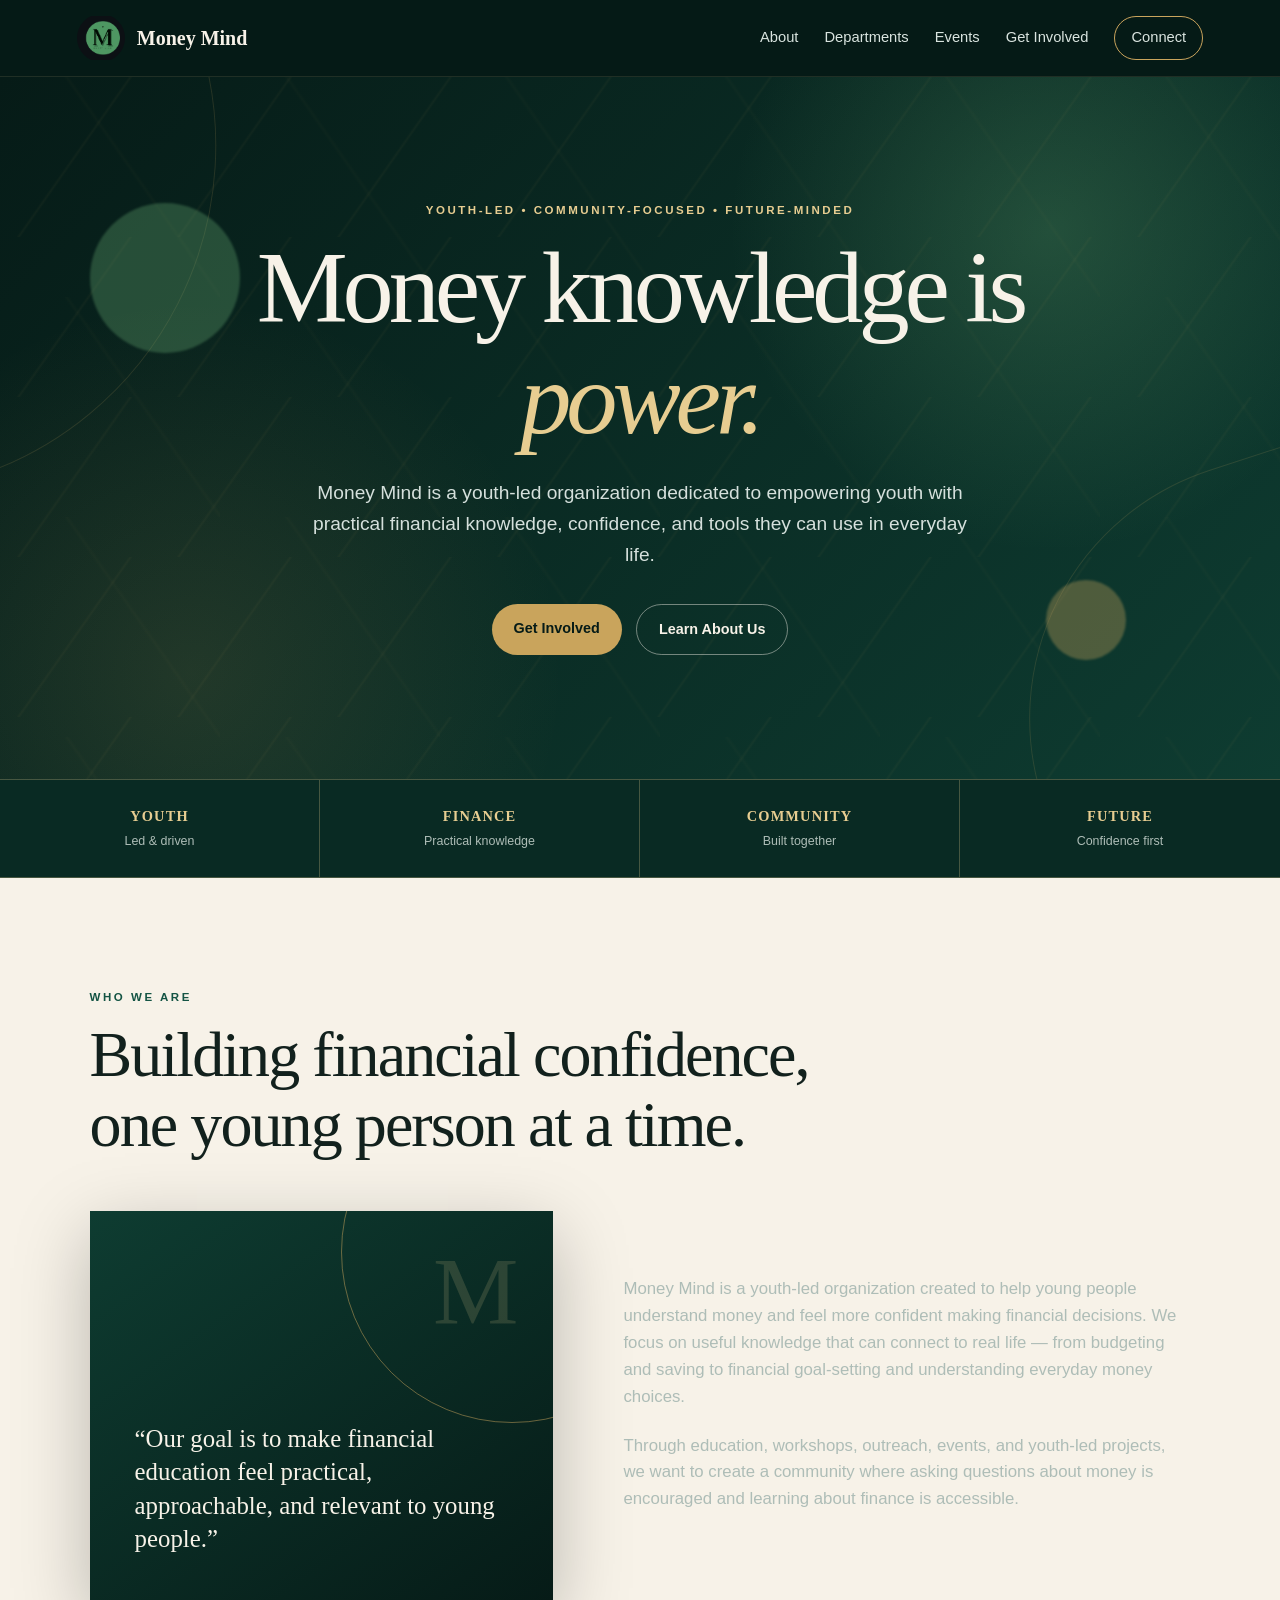
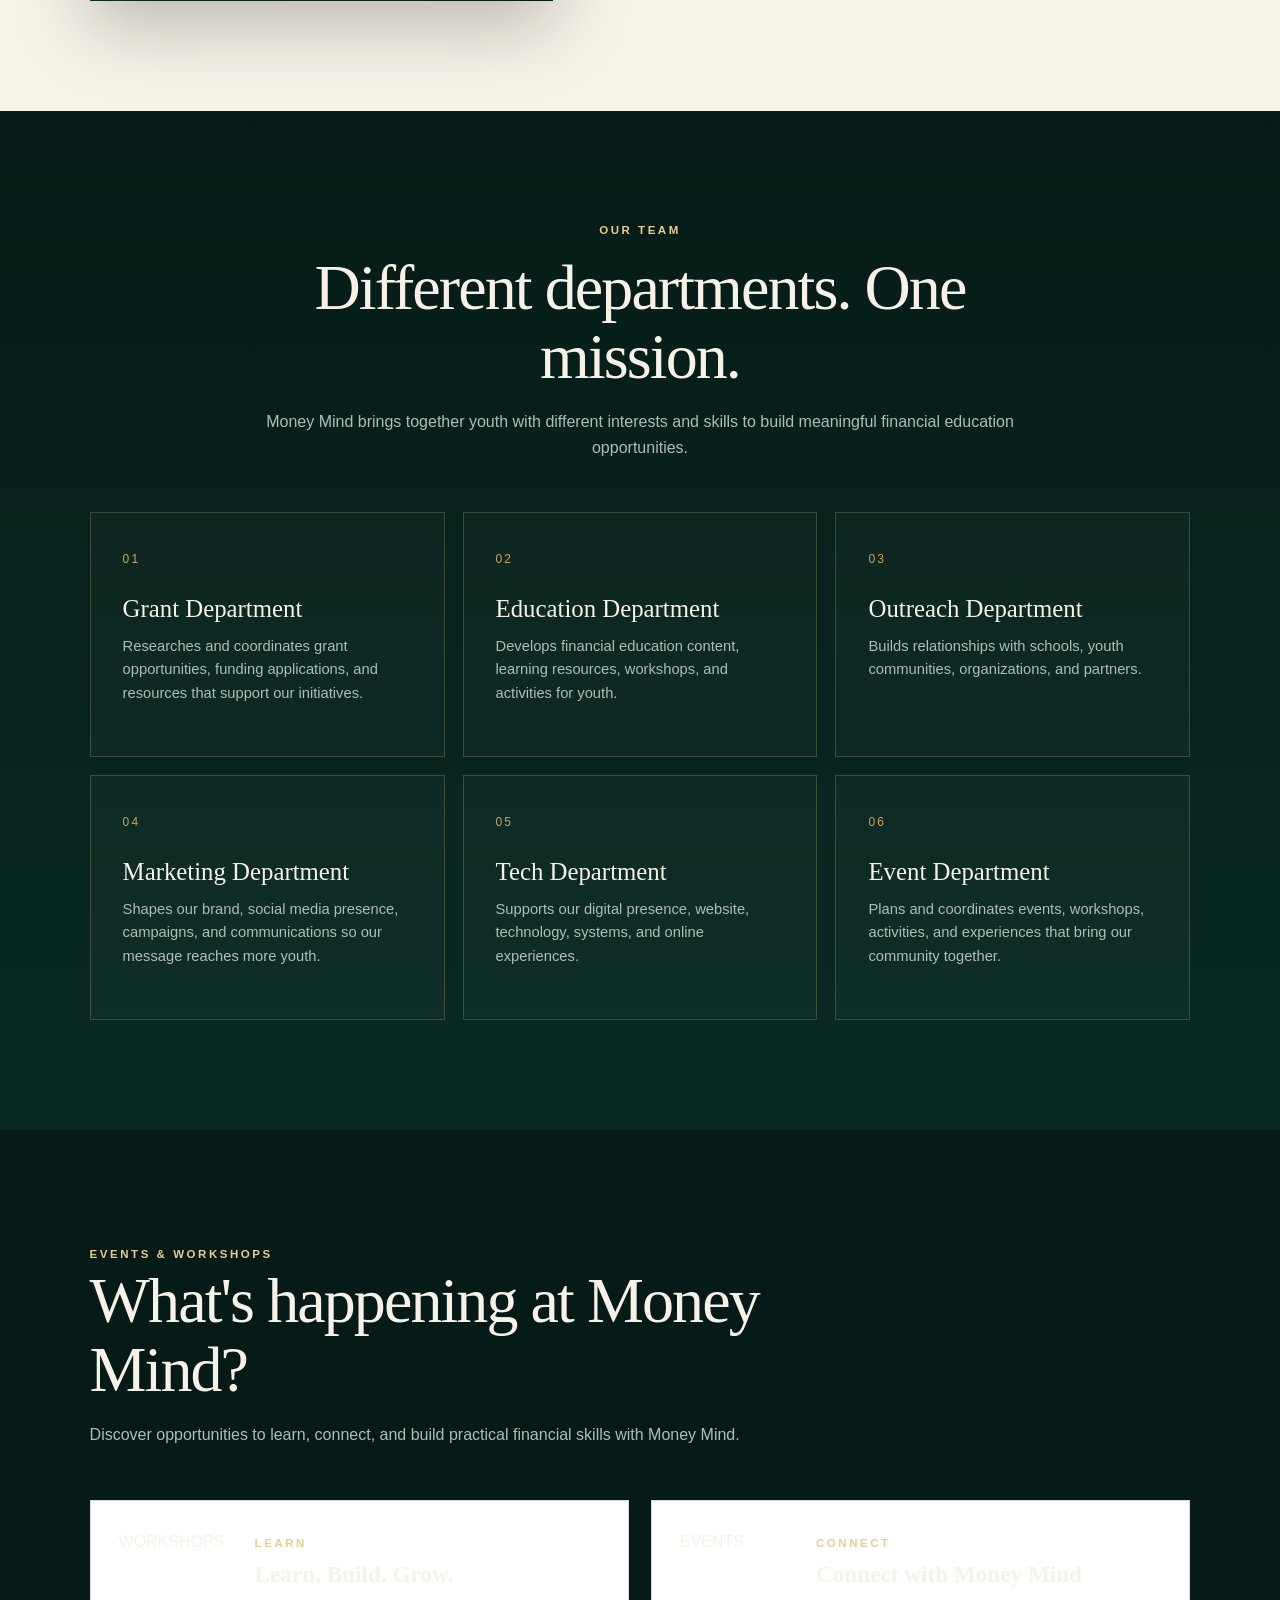
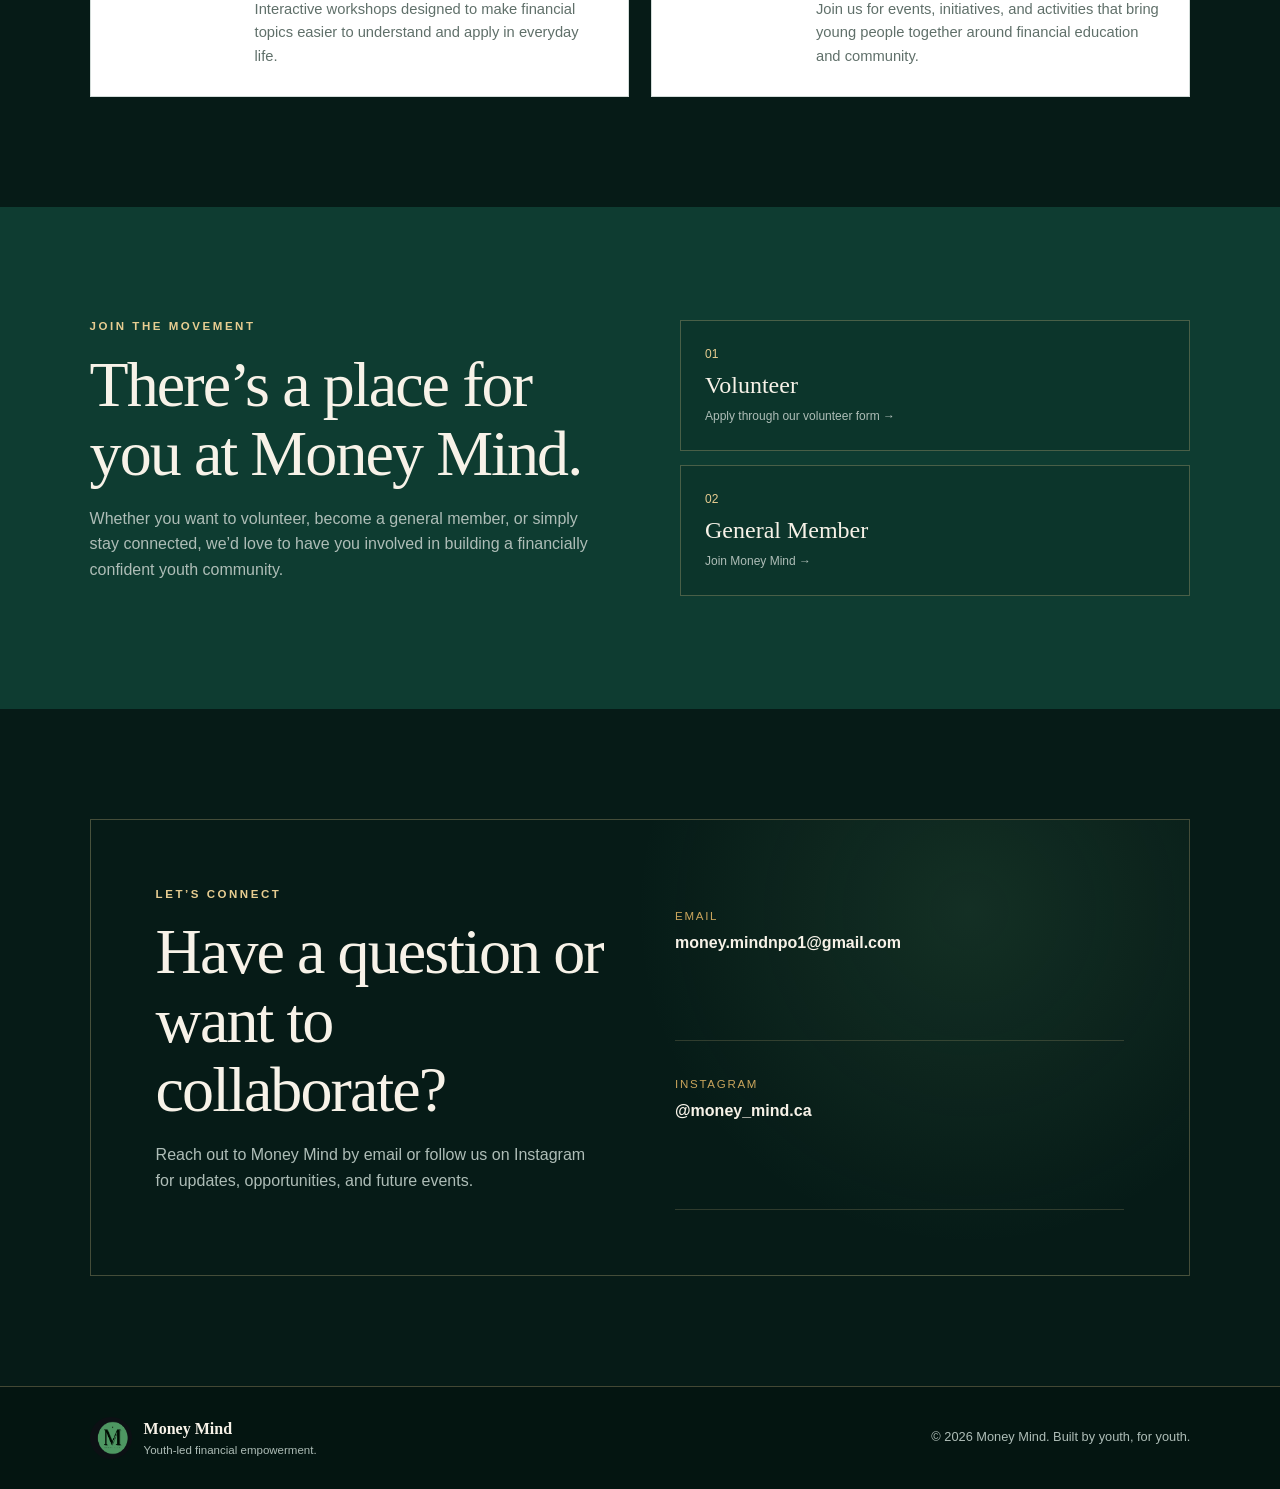
==== commit aeeef3ac: "Update index.html" ====
--- a/index.html
+++ b/index.html
@@ -128,37 +128,56 @@
       </div>
     </section>
 
-    <section class="section events" id="events">
-      <div class="section-heading">
-        <p class="eyebrow">EVENTS & WORKSHOPS</p>
-        <h2>What’s happening at Money Mind?</h2>
+   <section class="section" id="events">
+  <div class="section-heading">
+    <span class="eyebrow">EVENTS &amp; WORKSHOPS</span>
+
+    <h2>What's happening at Money Mind?</h2>
+
+    <p>
+      Discover opportunities to learn, connect, and build practical
+      financial skills with Money Mind.
+    </p>
+  </div>
+
+  <div class="event-grid">
+
+    <article class="event-card">
+      <div class="event-card-accent">
+        WORKSHOPS
+      </div>
+
+      <div class="event-card-content">
+        <span class="eyebrow">LEARN</span>
+
+        <h3>Learn. Build. Grow.</h3>
+
         <p>
-          This space is ready for your upcoming workshops, seminars, campaigns,
-          community events, and other initiatives.
-        </p>
-      </div>
-
-      <div class="event-grid">
-        <article class="event-card placeholder">
-          <div class="event-date"><span>SOON</span></div>
-          <div>
-            <span class="tag">WORKSHOP</span>
-            <h3>Your next workshop goes here</h3>
-            <p>Add the date, location, topic, speaker, registration details, and a short description here when your first workshop is ready.</p>
-          </div>
-        </article>
-
-        <article class="event-card placeholder">
-          <div class="event-date"><span>SOON</span></div>
-          <div>
-            <span class="tag">EVENT</span>
-            <h3>Your next event goes here</h3>
-            <p>Use this card for an event announcement. You can duplicate the card in <strong>index.html</strong> for additional events.</p>
-          </div>
-        </article>
-      </div>
-    </section>
-
+          Interactive workshops designed to make financial topics
+          easier to understand and apply in everyday life.
+        </p>
+      </div>
+    </article>
+
+    <article class="event-card">
+      <div class="event-card-accent">
+        EVENTS
+      </div>
+
+      <div class="event-card-content">
+        <span class="eyebrow">CONNECT</span>
+
+        <h3>Connect with Money Mind</h3>
+
+        <p>
+          Join us for events, initiatives, and activities that bring
+          young people together around financial education and community.
+        </p>
+      </div>
+    </article>
+
+  </div>
+</section>
     <section class="section involvement" id="get-involved">
       <div class="involvement-inner">
         <div>
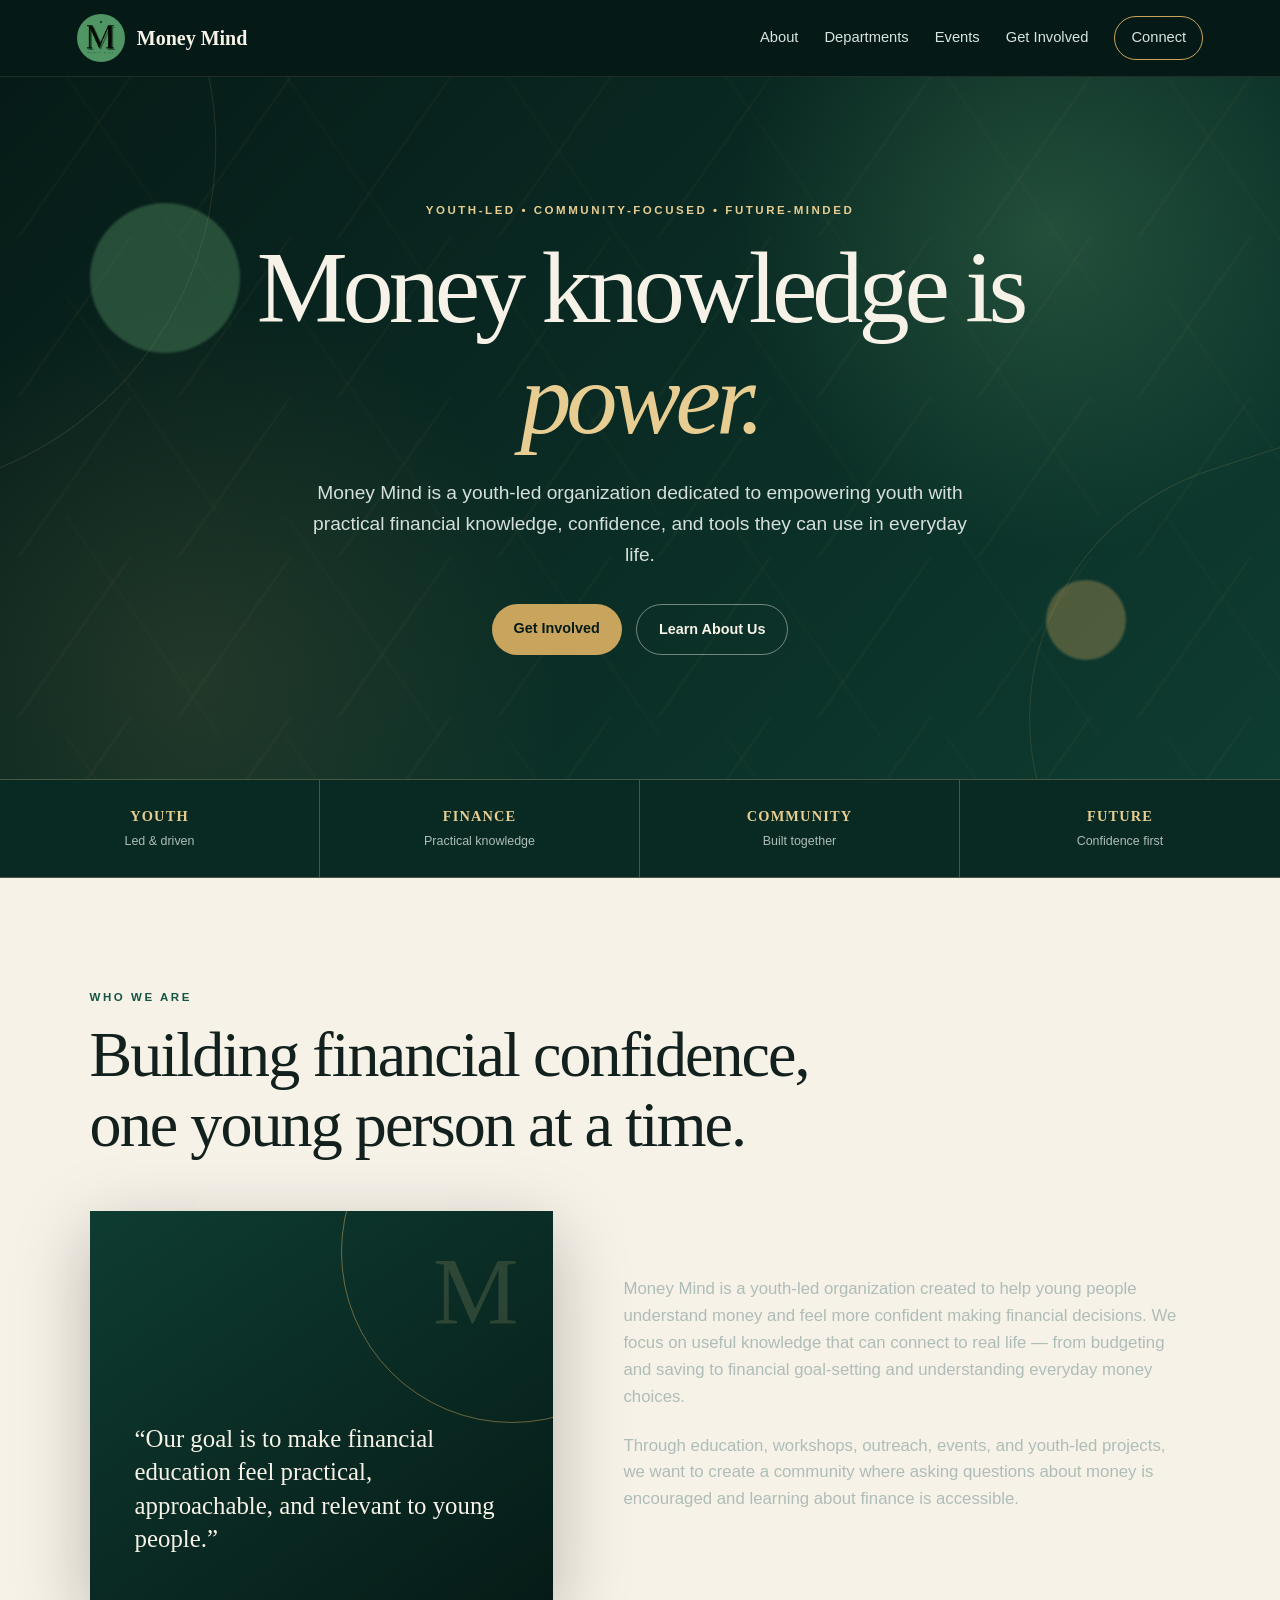
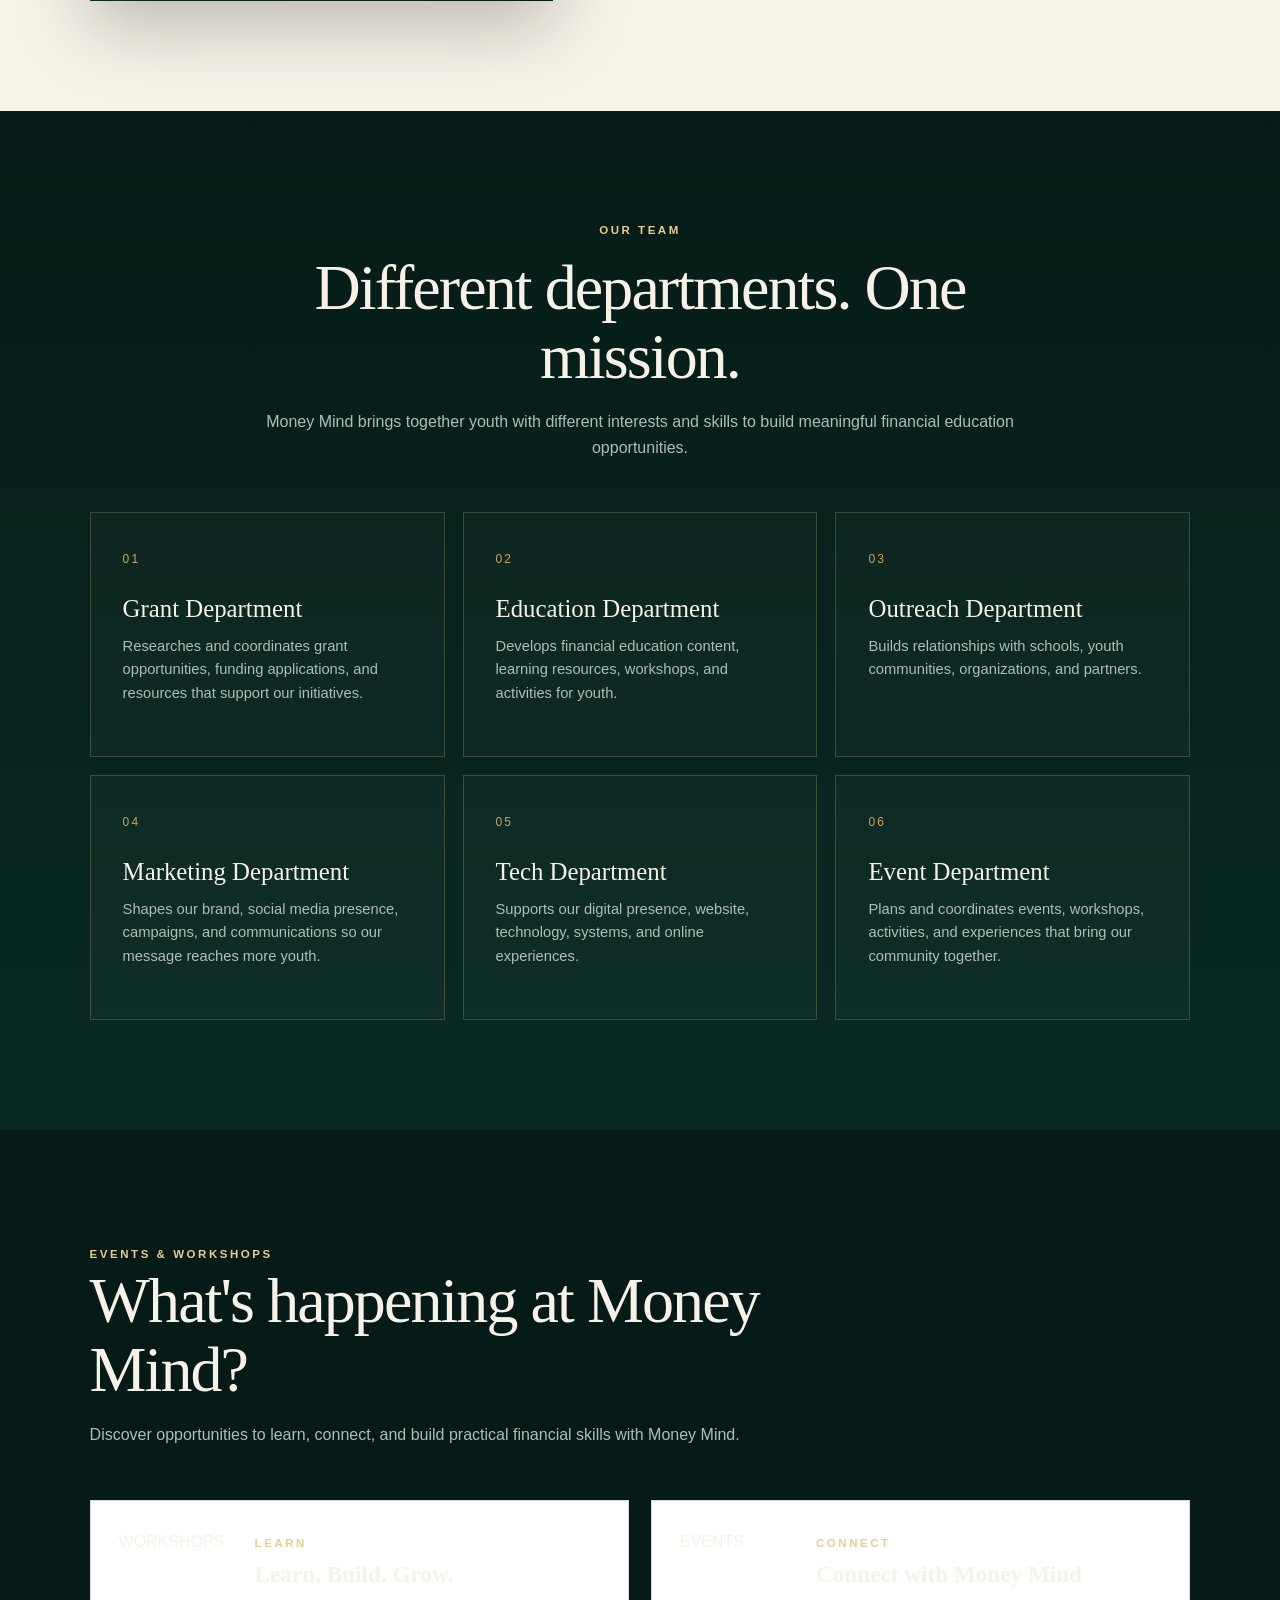
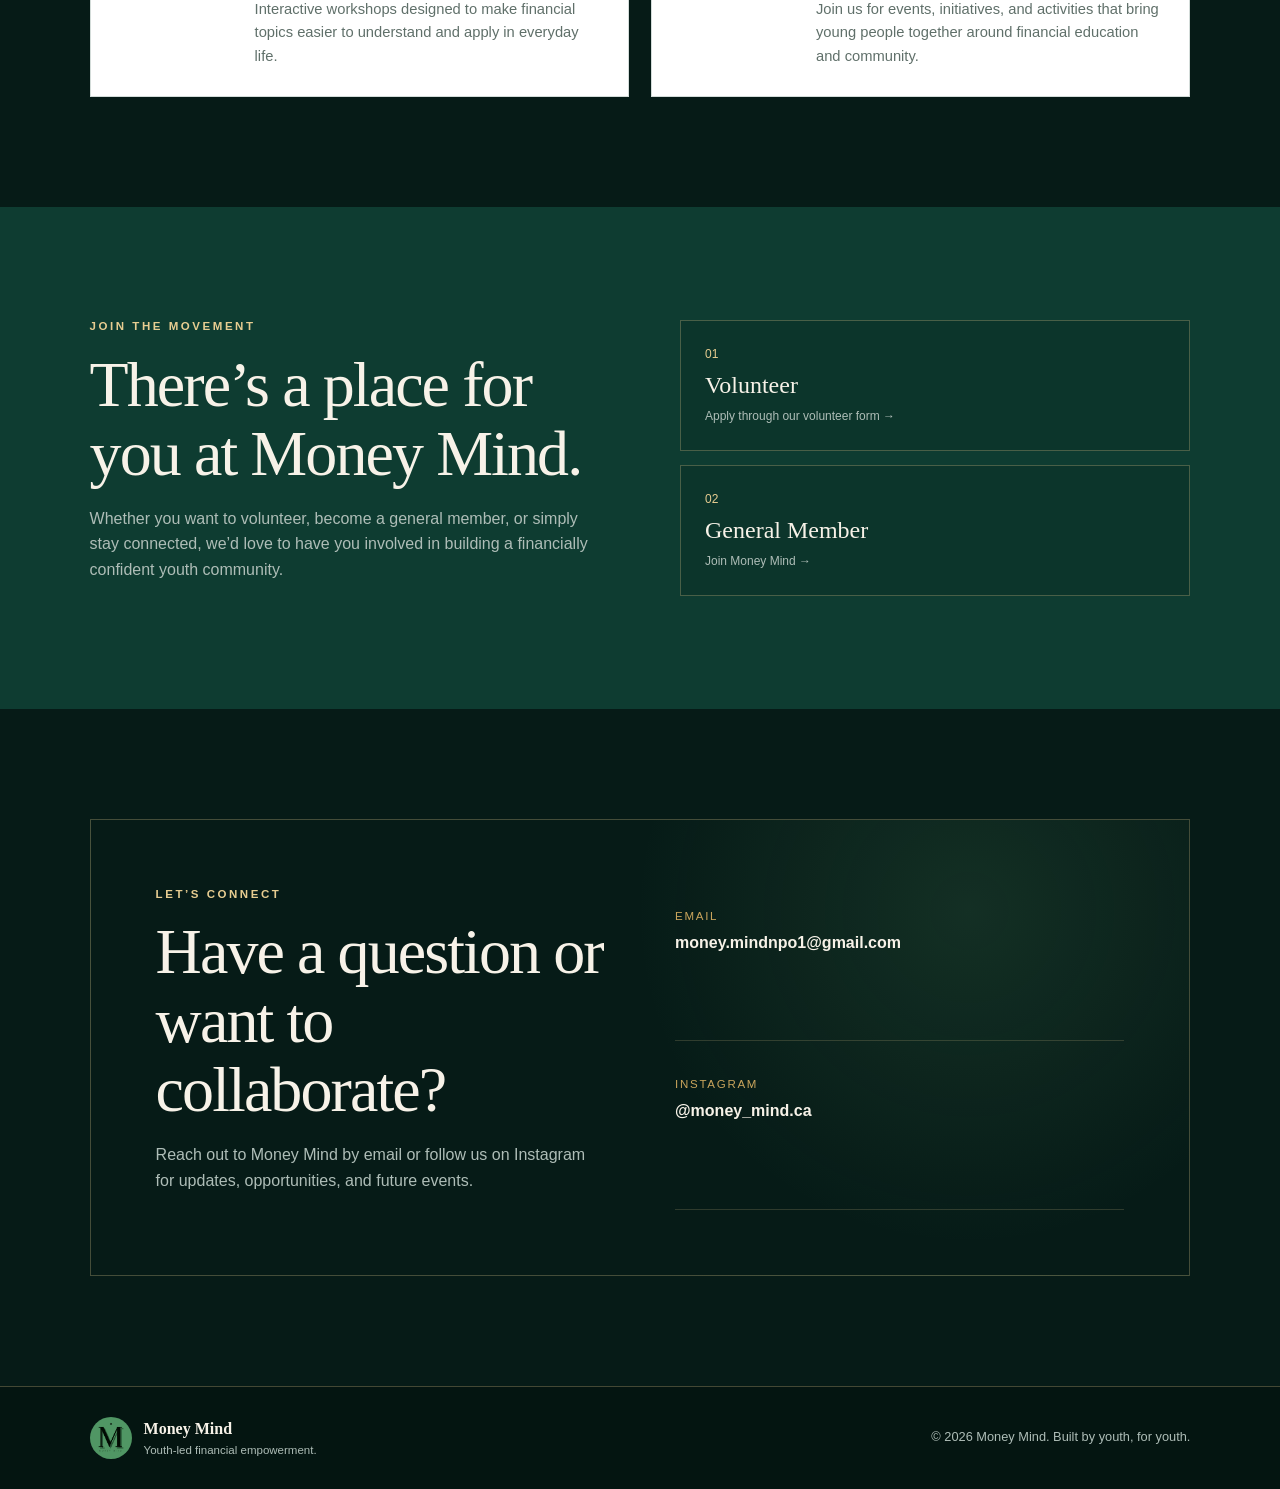
==== commit 81fdac7e: "Update index.html" ====
--- a/index.html
+++ b/index.html
@@ -5,6 +5,7 @@
   <meta name="viewport" content="width=device-width, initial-scale=1.0" />
   <meta name="description" content="Money Mind — a youth-led organization empowering youth with practical financial knowledge and confidence." />
   <title>Money Mind | Youth-Led Financial Empowerment</title>
+  <link rel="icon" type="image/png" href="assets/favicon.png">
   <link rel="stylesheet" href="styles.css" />
 </head>
 <body>
